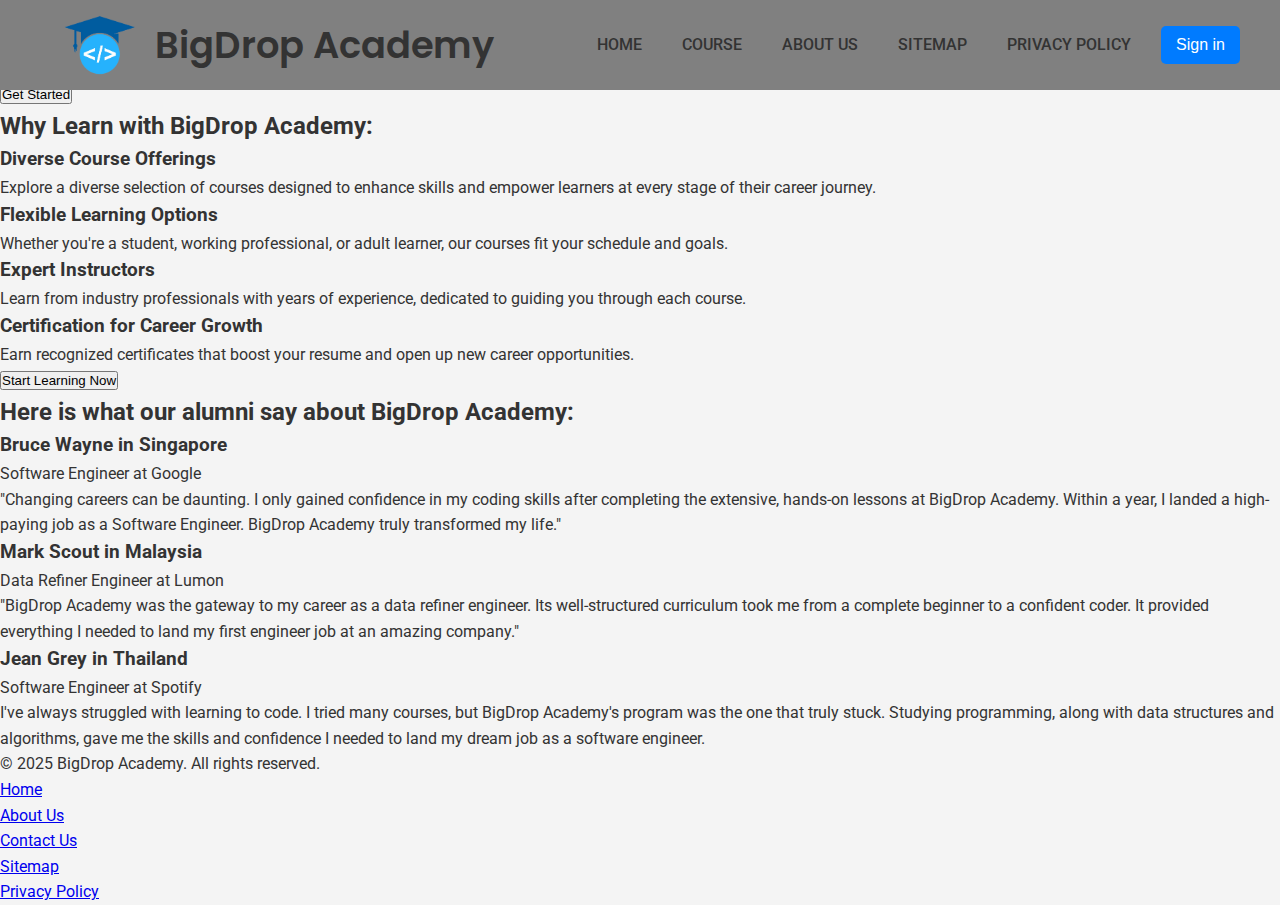
==== index.html @ 82783386 "Added css and script file" ====
<!DOCTYPE html>
<html lang="en">
    <head>
        <meta charset="UTF-8">
        <meta name="viewport" content="width=device-width, initial-scale=1.0">
        <title>BigDrop Academy</title>
        <link rel="stylesheet" href="styles.css">
        <link href="https://fonts.googleapis.com/css2?family=Roboto:wght@400;500;700&display=swap" rel="stylesheet">
        <link href="https://fonts.googleapis.com/css2?family=Poppins:wght@400;500;600;700&display=swap" rel="stylesheet">
    </head>
    <body>
        <nav>
            <div class="logo-container">
                <img src="images/newlogo.png" alt="BigDrop Academy Logo">
                <span>BigDrop Academy</span>
            </div>
            <ul>
                <li><a href="#index">Home</a></li>
                <li><a href="#course">Course</a>
                    <ul class="dropdown">
                        <li><a href="#">Programming</a>
                            <ul class="dropdown">
                                <li><a href="#java">Programming in Java</a></li>
                                <li><a href="#dotnet">.Net Programming</a></li>
                                <li><a href="#html">Web Page Creation with HTML</a></li>
                            </ul>
                        </li>
                        <li><a href="#">Office Tools</a>
                            <ul class="dropdown">
                                <li><a href="#ms-office">Microsoft Office</a></li>
                            </ul>
                        </li>
                    </ul>
                </li>
                <li><a href="#about-us">About Us</a></li>
                <li><a href="#sitemap">Sitemap</a></li>
                <li><a href="#privacy-policy">Privacy Policy</a></li>
                <button>Sign in</button>
            </ul>            
        </nav>

        <header>
            <h1>Unlock Your Potential with Our Courses!</h1>
            <h3>Gain the skills you need to excel in today's fast-paced world.</h3>
            <button>Get Started</button>
        </header>

        <section>
            <h2>Why Learn with BigDrop Academy:</h2>
            <div>
                <h3>Diverse Course Offerings</h3>
                <p>Explore a diverse selection of courses designed to enhance skills and empower learners at every stage of their career journey.</p>
            </div>
            <div>
                <h3>Flexible Learning Options</h3>
                <p>Whether you're a student, working professional, or adult learner, our courses fit your schedule and goals.</p>
            </div>
            <div>
                <h3>Expert Instructors</h3>
                <p>Learn from industry professionals with years of experience, dedicated to guiding you through each course.</p>
            </div>
            <div>
                <h3>Certification for Career Growth</h3>
                <p>Earn recognized certificates that boost your resume and open up new career opportunities.</p>
            </div>
            <button>Start Learning Now</button>
        </section>

        <section>
            <h2>Here is what our alumni say about BigDrop Academy:</h2>
            <div>
                <h3>Bruce Wayne in Singapore</h3>
                <p>Software Engineer at Google</p>
                <blockquote>"Changing careers can be daunting. I only gained confidence in my coding skills after completing the extensive, hands-on lessons at BigDrop Academy. Within a year, I landed a high-paying job as a Software Engineer. BigDrop Academy truly transformed my life."</blockquote>
            </div>
            <div>
                <h3>Mark Scout in Malaysia</h3>
                <p>Data Refiner Engineer at Lumon</p>
                <blockquote>"BigDrop Academy was the gateway to my career as a data refiner engineer. Its well-structured curriculum took me from a complete beginner to a confident coder. It provided everything I needed to land my first engineer job at an amazing company."</blockquote>
            </div>
            <div>
                <h3>Jean Grey in Thailand</h3>
                <p>Software Engineer at Spotify</p>
                <blockquote>I&#39;ve always struggled with learning to code. I tried many courses, but BigDrop Academy's program was the one that truly stuck. Studying programming, along with data structures and algorithms, gave me the skills and confidence I needed to land my dream job as a software engineer.</blockquote>
            </div>
        </section>

        <footer>
            <div>
                <p>&copy; 2025 BigDrop Academy. All rights reserved.</p>
            </div>
            <div>
                <ul>
                    <li><a href="#index">Home</a></li>
                    <li><a href="#about-us">About Us</a></li>
                    <li><a href="#contact-us">Contact Us</a></li>
                    <li><a href="#sitemap">Sitemap</a></li>
                    <li><a href="#privacy-policy">Privacy Policy</a></li>
                </ul>
            </div>
        </footer>
        <script src="script.js"></script>            
    </body>
</html>
---- styles.css ----
/* Base styles */
* {
    margin: 0;
    padding: 0;
    box-sizing: border-box;
}

body {
    font-family: 'Roboto', sans-serif;
    font-weight: 400;
    line-height: 1.6;
    background-color: #f4f4f4;
    color: #333;
}

/* Logo Container */
.logo-container {
    display: flex;
    align-items: center;
    margin-left: 20px;
}

.logo-container img {
    width: 80px;
    height: auto;
    margin-right: 15px;
}

.logo-container span {
    font-family: 'Poppins', sans-serif;
    font-size: 2.3rem;
    font-weight: 550;
    color: #333;
    line-height: 1.2;
    text-transform: capitalize;
}

/* Nav Container */
nav {
    background-color: gray;
    padding: 10px 40px; /* Added 40px padding on both sides */
    display: flex;
    justify-content: space-between;
    align-items: center;
    position: fixed;
    top: 0;
    left: 0;
    right: 0;
    z-index: 10;
}

/* Navigation Menu */
nav ul {
    list-style: none;
    display: flex;
    align-items: center;
}

nav ul li {
    position: relative;
    margin-left: 20px;
}

nav ul li a {
    text-decoration: none;
    color: #333;
    font-size: 1rem;
    font-weight: 500;
    text-transform: uppercase;
    padding: 5px 10px;
    transition: color 0.3s;
}

nav ul li a:hover {
    color: #007bff;
}

/* Dropdown (first-level submenu) */
nav ul li ul {
    display: none; /* Hide submenus by default */
    position: absolute;
    top: 100%; /* Position directly under the parent item */
    left: 0;
    background-color: #fff;
    box-shadow: 0 8px 16px rgba(0, 0, 0, 0.2);
    padding: 15px 0; /* Increased padding for more space */
    min-width: 180px; /* Adjusted width based on content */
    border-radius: 5px;
    z-index: 10;
}

/* Show the first-level submenu when hovering over the parent */
nav ul li:hover > ul {
    display: block;
}

/* Dropdown second-level (submenu under Programming, etc.) */
nav ul li ul li {
    position: relative;
    margin-bottom: 10px; /* Vertical space between each submenu item */
}

nav ul li ul li ul {
    display: none; /* Hide second-level submenus by default */
    position: absolute;
    top: 0;
    left: 100%; /* Position second-level submenu to the right of the parent item */
    background-color: #fff;
    box-shadow: 0 8px 16px rgba(0, 0, 0, 0.2);
    padding: 15px 0; /* Increased padding for better spacing */
    min-width: 220px; /* Adjusted width for second-level dropdown */
    white-space: nowrap; /* Prevent text from wrapping */
    border-radius: 5px;
    z-index: 10;
}

/* Show the second-level submenu on hover */
nav ul li ul li:hover > ul {
    display: block;
}

/* Styling for submenu items */
nav ul li ul li a,
nav ul li ul li ul li a {
    padding: 12px 20px;
    color: #333;
    font-size: 1rem; /* Font size consistent with parent menu */
    font-weight: 500;
    text-transform: capitalize;
    transition: color 0.3s;
}

/* Add space between submenu items */
nav ul li ul li a,
nav ul li ul li ul li a {
    margin-bottom: 10px; /* Add margin between items to increase space */
}

/* Hover effect for submenu items */
nav ul li ul li a:hover,
nav ul li ul li ul li a:hover {
    color: #007bff;
}

/* Sign in button */
nav button {
    background-color: #007bff;
    color: #fff;
    border: none;
    padding: 10px 15px;
    font-size: 1rem;
    border-radius: 5px;
    cursor: pointer;
    margin-left: 20px;
}

nav button:hover {
    background-color: #0056b3;
}
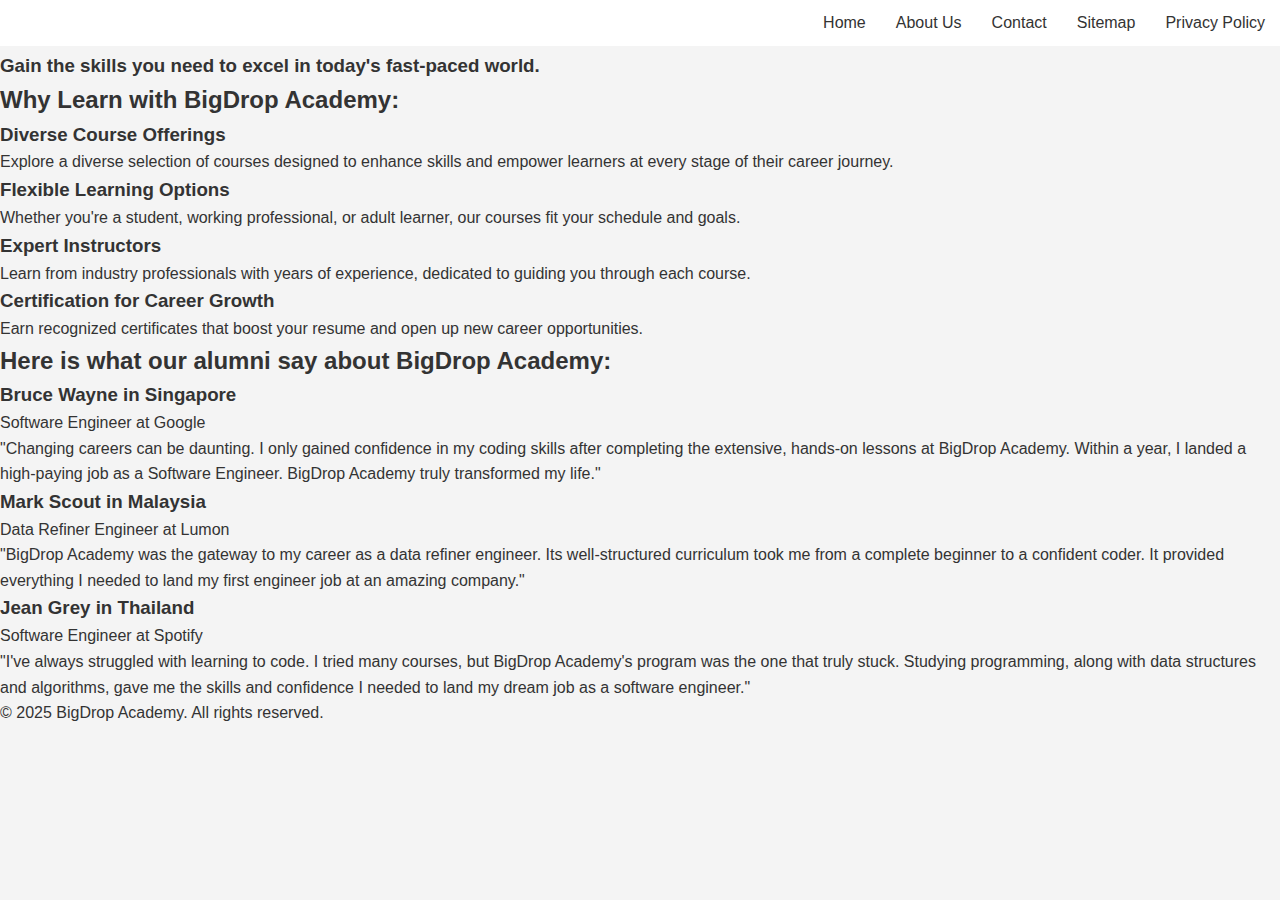
==== commit f98f07af: "Remove the course menu item" ====
--- a/index.html
+++ b/index.html
@@ -5,47 +5,26 @@
         <meta name="viewport" content="width=device-width, initial-scale=1.0">
         <title>BigDrop Academy</title>
         <link rel="stylesheet" href="styles.css">
-        <link href="https://fonts.googleapis.com/css2?family=Roboto:wght@400;500;700&display=swap" rel="stylesheet">
-        <link href="https://fonts.googleapis.com/css2?family=Poppins:wght@400;500;600;700&display=swap" rel="stylesheet">
     </head>
     <body>
-        <nav>
-            <div class="logo-container">
-                <img src="images/newlogo.png" alt="BigDrop Academy Logo">
-                <span>BigDrop Academy</span>
-            </div>
-            <ul>
-                <li><a href="#index">Home</a></li>
-                <li><a href="#course">Course</a>
-                    <ul class="dropdown">
-                        <li><a href="#">Programming</a>
-                            <ul class="dropdown">
-                                <li><a href="#java">Programming in Java</a></li>
-                                <li><a href="#dotnet">.Net Programming</a></li>
-                                <li><a href="#html">Web Page Creation with HTML</a></li>
-                            </ul>
-                        </li>
-                        <li><a href="#">Office Tools</a>
-                            <ul class="dropdown">
-                                <li><a href="#ms-office">Microsoft Office</a></li>
-                            </ul>
-                        </li>
-                    </ul>
-                </li>
-                <li><a href="#about-us">About Us</a></li>
-                <li><a href="#sitemap">Sitemap</a></li>
-                <li><a href="#privacy-policy">Privacy Policy</a></li>
-                <button>Sign in</button>
-            </ul>            
-        </nav>
-
-        <header>
-            <h1>Unlock Your Potential with Our Courses!</h1>
-            <h3>Gain the skills you need to excel in today's fast-paced world.</h3>
-            <button>Get Started</button>
-        </header>
-
-        <section>
+        <div>
+            <nav>
+                <ul>
+                    <li><a href="#home">Home</a></li>
+                    <li><a href="#about">About Us</a></li>
+                    <li><a href="#contact">Contact</a></li>
+                    <li><a href="#sitemap">Sitemap</a></li>
+                    <li><a href="#policy">Privacy Policy</a></li>
+                </ul>
+            </nav>
+        </div>
+        <div>
+            <header>
+                <h1>Unlock Your Potential with Our Courses!</h1>
+                <h3>Gain the skills you need to excel in today's fast-paced world.</h3>
+            </header>
+        </div>
+        <div>
             <h2>Why Learn with BigDrop Academy:</h2>
             <div>
                 <h3>Diverse Course Offerings</h3>
@@ -63,10 +42,8 @@
                 <h3>Certification for Career Growth</h3>
                 <p>Earn recognized certificates that boost your resume and open up new career opportunities.</p>
             </div>
-            <button>Start Learning Now</button>
-        </section>
-
-        <section>
+        </div>
+        <div>
             <h2>Here is what our alumni say about BigDrop Academy:</h2>
             <div>
                 <h3>Bruce Wayne in Singapore</h3>
@@ -81,24 +58,12 @@
             <div>
                 <h3>Jean Grey in Thailand</h3>
                 <p>Software Engineer at Spotify</p>
-                <blockquote>I&#39;ve always struggled with learning to code. I tried many courses, but BigDrop Academy's program was the one that truly stuck. Studying programming, along with data structures and algorithms, gave me the skills and confidence I needed to land my dream job as a software engineer.</blockquote>
+                <blockquote>"I've always struggled with learning to code. I tried many courses, but BigDrop Academy's program was the one that truly stuck. Studying programming, along with data structures and algorithms, gave me the skills and confidence I needed to land my dream job as a software engineer."</blockquote>
             </div>
-        </section>
-
+        </div>
         <footer>
-            <div>
-                <p>&copy; 2025 BigDrop Academy. All rights reserved.</p>
-            </div>
-            <div>
-                <ul>
-                    <li><a href="#index">Home</a></li>
-                    <li><a href="#about-us">About Us</a></li>
-                    <li><a href="#contact-us">Contact Us</a></li>
-                    <li><a href="#sitemap">Sitemap</a></li>
-                    <li><a href="#privacy-policy">Privacy Policy</a></li>
-                </ul>
-            </div>
+            <p>&copy; 2025 BigDrop Academy. All rights reserved.</p>
         </footer>
-        <script src="script.js"></script>            
+        <script src="script.js"></script>
     </body>
-</html>
+</html>--- a/styles.css
+++ b/styles.css
@@ -1,4 +1,3 @@
-/* Base styles */
 * {
     margin: 0;
     padding: 0;
@@ -6,154 +5,45 @@
 }
 
 body {
-    font-family: 'Roboto', sans-serif;
-    font-weight: 400;
+    font-family: Arial, sans-serif;
     line-height: 1.6;
     background-color: #f4f4f4;
     color: #333;
 }
 
-/* Logo Container */
-.logo-container {
-    display: flex;
-    align-items: center;
-    margin-left: 20px;
+ul {
+    list-style-type: none;
 }
 
-.logo-container img {
-    width: 80px;
-    height: auto;
-    margin-right: 15px;
+a {
+    text-decoration: none;
+    color: inherit;
 }
 
-.logo-container span {
-    font-family: 'Poppins', sans-serif;
-    font-size: 2.3rem;
-    font-weight: 550;
-    color: #333;
-    line-height: 1.2;
-    text-transform: capitalize;
+img {
+    max-width: 100%;
+    height: auto;
 }
 
-/* Nav Container */
+html, body {
+    height: 100%;
+}
+
 nav {
-    background-color: gray;
-    padding: 10px 40px; /* Added 40px padding on both sides */
-    display: flex;
-    justify-content: space-between;
-    align-items: center;
     position: fixed;
     top: 0;
     left: 0;
-    right: 0;
-    z-index: 10;
+    width: 100%;
+    background-color: #fff;
+    z-index: 1000;
 }
 
-/* Navigation Menu */
 nav ul {
-    list-style: none;
     display: flex;
-    align-items: center;
+    justify-content: flex-end;
+    padding: 10px 0;
 }
 
 nav ul li {
-    position: relative;
-    margin-left: 20px;
-}
-
-nav ul li a {
-    text-decoration: none;
-    color: #333;
-    font-size: 1rem;
-    font-weight: 500;
-    text-transform: uppercase;
-    padding: 5px 10px;
-    transition: color 0.3s;
-}
-
-nav ul li a:hover {
-    color: #007bff;
-}
-
-/* Dropdown (first-level submenu) */
-nav ul li ul {
-    display: none; /* Hide submenus by default */
-    position: absolute;
-    top: 100%; /* Position directly under the parent item */
-    left: 0;
-    background-color: #fff;
-    box-shadow: 0 8px 16px rgba(0, 0, 0, 0.2);
-    padding: 15px 0; /* Increased padding for more space */
-    min-width: 180px; /* Adjusted width based on content */
-    border-radius: 5px;
-    z-index: 10;
-}
-
-/* Show the first-level submenu when hovering over the parent */
-nav ul li:hover > ul {
-    display: block;
-}
-
-/* Dropdown second-level (submenu under Programming, etc.) */
-nav ul li ul li {
-    position: relative;
-    margin-bottom: 10px; /* Vertical space between each submenu item */
-}
-
-nav ul li ul li ul {
-    display: none; /* Hide second-level submenus by default */
-    position: absolute;
-    top: 0;
-    left: 100%; /* Position second-level submenu to the right of the parent item */
-    background-color: #fff;
-    box-shadow: 0 8px 16px rgba(0, 0, 0, 0.2);
-    padding: 15px 0; /* Increased padding for better spacing */
-    min-width: 220px; /* Adjusted width for second-level dropdown */
-    white-space: nowrap; /* Prevent text from wrapping */
-    border-radius: 5px;
-    z-index: 10;
-}
-
-/* Show the second-level submenu on hover */
-nav ul li ul li:hover > ul {
-    display: block;
-}
-
-/* Styling for submenu items */
-nav ul li ul li a,
-nav ul li ul li ul li a {
-    padding: 12px 20px;
-    color: #333;
-    font-size: 1rem; /* Font size consistent with parent menu */
-    font-weight: 500;
-    text-transform: capitalize;
-    transition: color 0.3s;
-}
-
-/* Add space between submenu items */
-nav ul li ul li a,
-nav ul li ul li ul li a {
-    margin-bottom: 10px; /* Add margin between items to increase space */
-}
-
-/* Hover effect for submenu items */
-nav ul li ul li a:hover,
-nav ul li ul li ul li a:hover {
-    color: #007bff;
-}
-
-/* Sign in button */
-nav button {
-    background-color: #007bff;
-    color: #fff;
-    border: none;
-    padding: 10px 15px;
-    font-size: 1rem;
-    border-radius: 5px;
-    cursor: pointer;
-    margin-left: 20px;
-}
-
-nav button:hover {
-    background-color: #0056b3;
-}
+    margin: 0 15px;
+}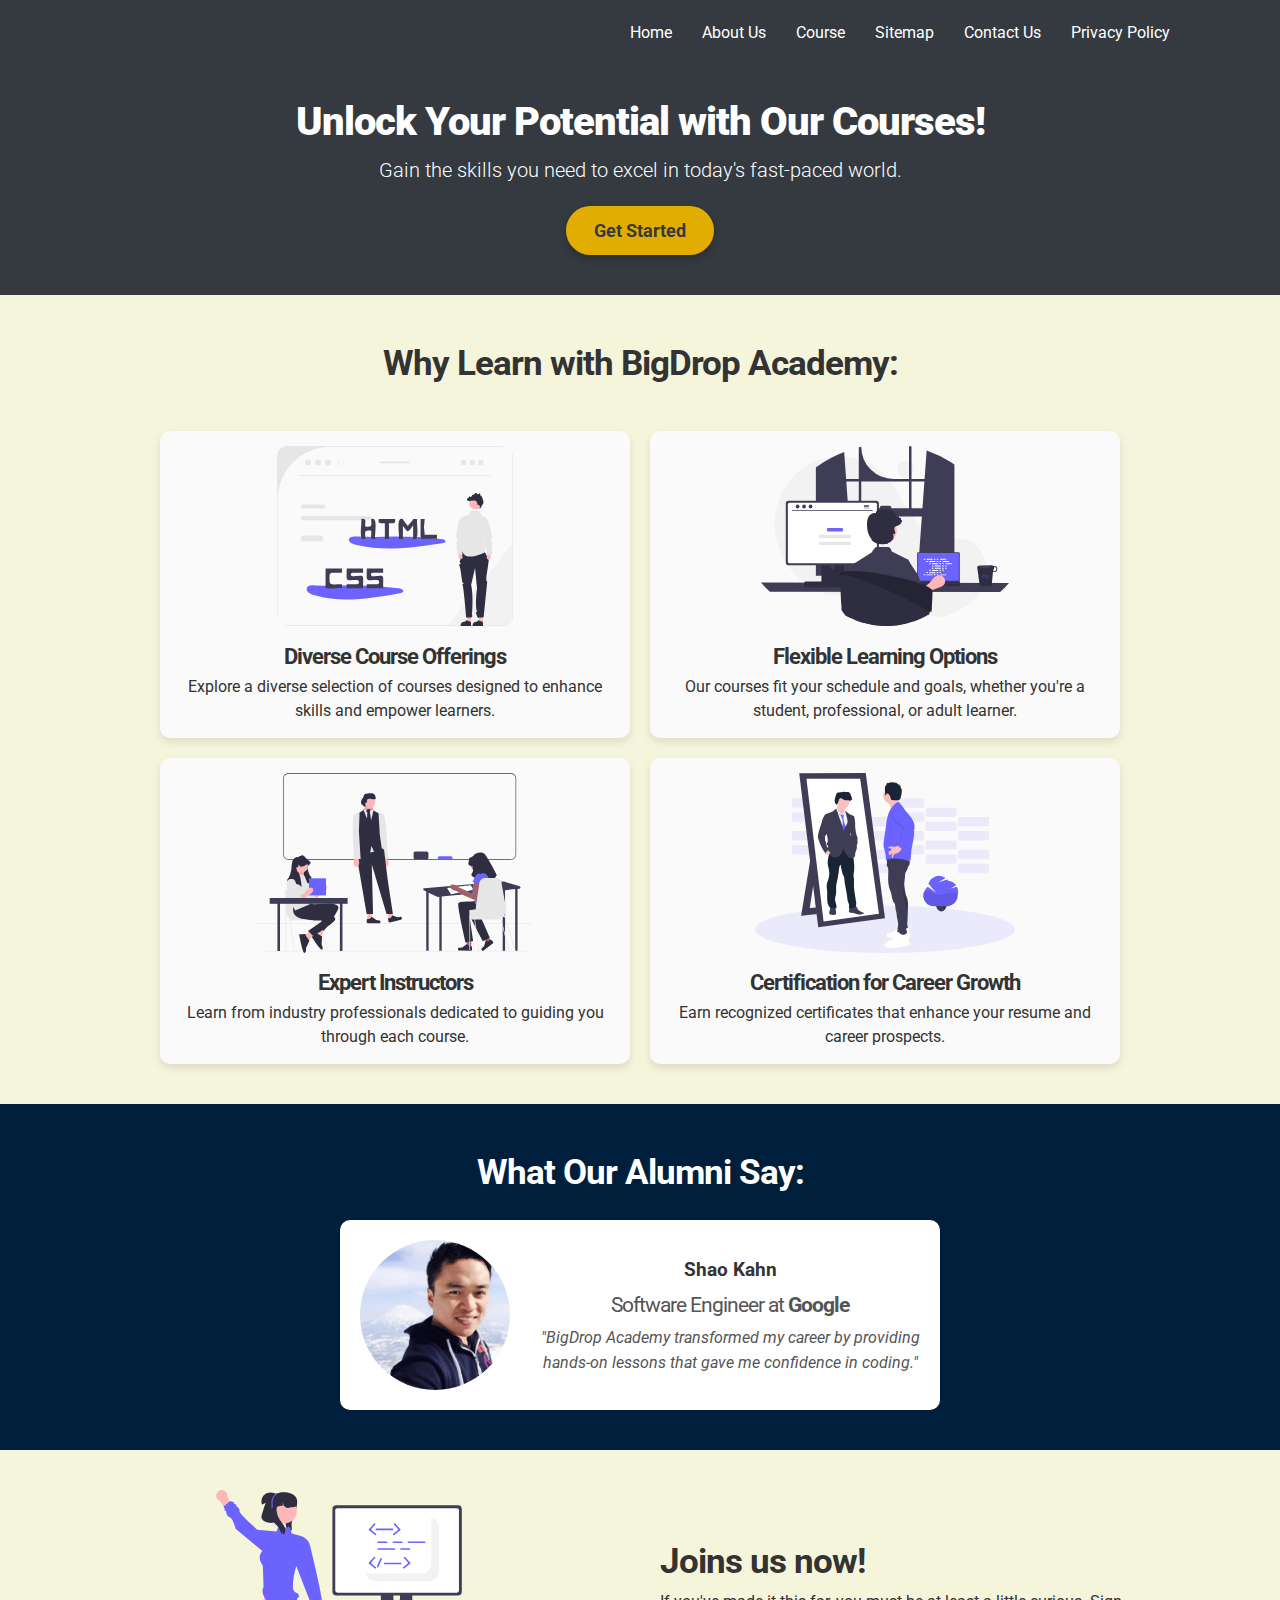
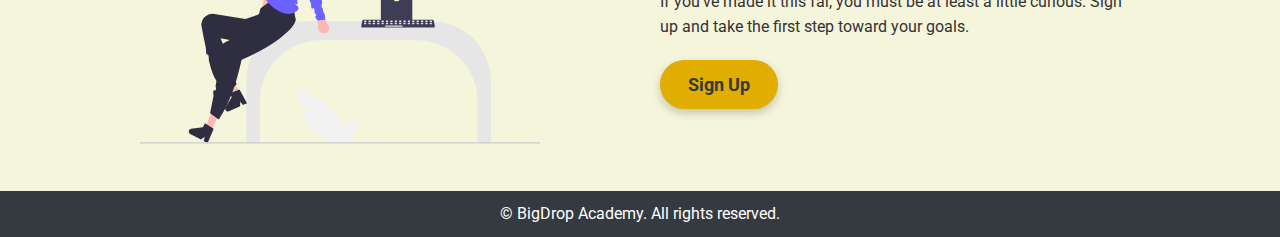
==== commit 0e867945: "Updated" ====
--- a/index.html
+++ b/index.html
@@ -1,69 +1,147 @@
 <!DOCTYPE html>
 <html lang="en">
-    <head>
-        <meta charset="UTF-8">
-        <meta name="viewport" content="width=device-width, initial-scale=1.0">
-        <title>BigDrop Academy</title>
-        <link rel="stylesheet" href="styles.css">
-    </head>
-    <body>
-        <div>
-            <nav>
-                <ul>
-                    <li><a href="#home">Home</a></li>
-                    <li><a href="#about">About Us</a></li>
-                    <li><a href="#contact">Contact</a></li>
-                    <li><a href="#sitemap">Sitemap</a></li>
-                    <li><a href="#policy">Privacy Policy</a></li>
-                </ul>
-            </nav>
-        </div>
-        <div>
-            <header>
-                <h1>Unlock Your Potential with Our Courses!</h1>
-                <h3>Gain the skills you need to excel in today's fast-paced world.</h3>
-            </header>
-        </div>
-        <div>
+
+<head>
+    <meta charset="UTF-8">
+    <meta name="viewport" content="width=device-width, initial-scale=1.0">
+    <title>BigDrop Academy</title>
+    <link rel="stylesheet" href="styles.css">
+</head>
+
+<body>
+
+    <header>
+        <nav>
+            <ul>
+                <li><a href="index.html">Home</a></li>
+                <li><a href="about-us.html">About Us</a></li>
+                <li><a href="course.html">Course</a>
+                    <ul>
+                        <li><a href="#">Programming</a>
+                            <ul>
+                                <li><a href="#">Programming in Java</a></li>
+                                <li><a href="#">.Net Programming</a></li>
+                                <li><a href="#">Web Page Creation with HTML</a></li>
+                            </ul>
+                        </li>
+                        <li><a href="#">Office Tools</a>
+                            <ul>
+                                <li><a href="#">Microsoft Office</a></li>
+                            </ul>
+                        </li>
+                    </ul>
+                </li>
+                <li><a href="sitemap.html">Sitemap</a></li>
+                <li><a href="contact-us.html">Contact Us</a></li>
+                <li><a href="privacy-policy.html">Privacy Policy</a></li>
+            </ul>
+        </nav>
+    </header>
+
+    <main>
+        <section class="main-header">
+            <h1>Unlock Your Potential with Our Courses!</h1>
+            <h2>Gain the skills you need to excel in today's fast-paced world.</h2>
+            <button>Get Started</button>
+        </section>
+
+        <section id="why-learn">
             <h2>Why Learn with BigDrop Academy:</h2>
-            <div>
-                <h3>Diverse Course Offerings</h3>
-                <p>Explore a diverse selection of courses designed to enhance skills and empower learners at every stage of their career journey.</p>
+            <div class="image-item">
+                <div class="image-gallery">
+                    <img src="https://codeprty.github.io/academy/images/course.svg" alt="Diverse Course Offerings">
+                </div>
+                <div class="image-text">
+                    <h3>Diverse Course Offerings</h3>
+                    <p>Explore a diverse selection of courses designed to enhance skills and empower learners.</p>
+                </div>
             </div>
-            <div>
-                <h3>Flexible Learning Options</h3>
-                <p>Whether you're a student, working professional, or adult learner, our courses fit your schedule and goals.</p>
+            <div class="image-item">
+                <div class="image-gallery">
+                    <img src="https://codeprty.github.io/academy/images/flexible.svg" alt="Flexible Learning Options">
+                </div>
+                <div class="image-text">
+                    <h3>Flexible Learning Options</h3>
+                    <p>Our courses fit your schedule and goals, whether you're a student, professional, or adult
+                        learner.</p>
+                </div>
             </div>
-            <div>
-                <h3>Expert Instructors</h3>
-                <p>Learn from industry professionals with years of experience, dedicated to guiding you through each course.</p>
+            <div class="image-item">
+                <div class="image-gallery">
+                    <img src="https://codeprty.github.io/academy/images/expert.svg" alt="Expert Instructors">
+                </div>
+                <div class="image-text">
+                    <h3>Expert Instructors</h3>
+                    <p>Learn from industry professionals dedicated to guiding you through each course.</p>
+                </div>
             </div>
-            <div>
-                <h3>Certification for Career Growth</h3>
-                <p>Earn recognized certificates that boost your resume and open up new career opportunities.</p>
+            <div class="image-item">
+                <div class="image-gallery">
+                    <img src="https://codeprty.github.io/academy/images/progress.svg"
+                        alt="Certification for Career Growth">
+                </div>
+                <div class="image-text">
+                    <h3>Certification for Career Growth</h3>
+                    <p>Earn recognized certificates that enhance your resume and career prospects.</p>
+                </div>
             </div>
-        </div>
-        <div>
-            <h2>Here is what our alumni say about BigDrop Academy:</h2>
-            <div>
-                <h3>Bruce Wayne in Singapore</h3>
-                <p>Software Engineer at Google</p>
-                <blockquote>"Changing careers can be daunting. I only gained confidence in my coding skills after completing the extensive, hands-on lessons at BigDrop Academy. Within a year, I landed a high-paying job as a Software Engineer. BigDrop Academy truly transformed my life."</blockquote>
+        </section>
+
+        <section id="alumni-section">
+            <h2>What Our Alumni Say:</h2>
+            <div class="testimonial-wrapper">
+                <div class="testimonial-container">
+                    <div class="testimonial">
+                        <img src="https://codeprty.github.io/academy/images/testimonial1.png" alt="Shao Kahn">
+                        <div class="testimonial-content">
+                            <h3>Shao Kahn</h3>
+                            <h4>Software Engineer at <strong>Google</strong></h4>
+                            <blockquote>"BigDrop Academy transformed my career by providing hands-on lessons that gave
+                                me confidence in coding."</blockquote>
+                        </div>
+                    </div>
+                    <div class="testimonial">
+                        <img src="https://codeprty.github.io/academy/images/testimonial2.png" alt="Gianna Michaels">
+                        <div class="testimonial-content">
+                            <h3>Gianna Michaels</h3>
+                            <h4>Data Engineer at <strong>Lumon</strong></h4>
+                            <blockquote>"The structured curriculum took me from a beginner to a confident coder, landing
+                                my first engineering job."</blockquote>
+                        </div>
+                    </div>
+                    <div class="testimonial">
+                        <img src="https://codeprty.github.io/academy/images/testimonial3.png" alt="Emma Frost">
+                        <div class="testimonial-content">
+                            <h3>Emma Frost</h3>
+                            <h4>Software Engineer at <strong>Spotify</strong></h4>
+                            <blockquote>"BigDrop Academy's program helped me master programming, data structures, and
+                                algorithms."</blockquote>
+                        </div>
+                    </div>
+                </div>
             </div>
-            <div>
-                <h3>Mark Scout in Malaysia</h3>
-                <p>Data Refiner Engineer at Lumon</p>
-                <blockquote>"BigDrop Academy was the gateway to my career as a data refiner engineer. Its well-structured curriculum took me from a complete beginner to a confident coder. It provided everything I needed to land my first engineer job at an amazing company."</blockquote>
+        </section>
+
+        <section id="join-us">
+            <div class="join-us-content">
+                <div class="join-us-image">
+                    <img src="https://codeprty.github.io/academy/images/signup.svg" alt="Sign Up">
+                </div>
+                <div class="join-us-text">
+                    <h2>Joins us now!</h2>
+                    <p>If you've made it this far, you must be at least a little curious. Sign up and take the first
+                        step toward your goals.</p>
+                    <button>Sign Up</button>
+                </div>
             </div>
-            <div>
-                <h3>Jean Grey in Thailand</h3>
-                <p>Software Engineer at Spotify</p>
-                <blockquote>"I've always struggled with learning to code. I tried many courses, but BigDrop Academy's program was the one that truly stuck. Studying programming, along with data structures and algorithms, gave me the skills and confidence I needed to land my dream job as a software engineer."</blockquote>
-            </div>
-        </div>
-        <footer>
-            <p>&copy; 2025 BigDrop Academy. All rights reserved.</p>
-        </footer>
-        <script src="script.js"></script>
-    </body>
+        </section>
+
+    </main>
+
+    <footer>
+        <p>&copy; BigDrop Academy. All rights reserved.</p>
+    </footer>
+    <script src="script.js"></script>
+</body>
+
 </html>--- a/styles.css
+++ b/styles.css
@@ -1,49 +1,731 @@
+/* Global Styles */
+@import url("https://fonts.googleapis.com/css2?family=Roboto:wght@300;400;700&display=swap");
+
 * {
     margin: 0;
     padding: 0;
     box-sizing: border-box;
-}
-
+    font-family: "Roboto", sans-serif;
+}
+
+html,
 body {
-    font-family: Arial, sans-serif;
+    min-height: 100vh;
+    display: flex;
+    flex-direction: column;
+    font-size: 16px;
     line-height: 1.6;
-    background-color: #f4f4f4;
+    background-color: #f5f5dc;
     color: #333;
 }
 
-ul {
-    list-style-type: none;
-}
-
-a {
-    text-decoration: none;
-    color: inherit;
-}
-
-img {
-    max-width: 100%;
-    height: auto;
-}
-
-html, body {
-    height: 100%;
-}
-
-nav {
+/*Home Page */
+/* Header & Navigation */
+header {
     position: fixed;
     top: 0;
+    width: 100%;
+    background: #343a40;
+    padding: 10px 20px;
+    z-index: 1000;
+}
+
+nav {
+    display: flex;
+    justify-content: flex-end;
+    padding-right: 80px;
+}
+
+nav ul {
+    list-style: none;
+    display: flex;
+    gap: 10px;
+}
+
+nav ul li {
+    position: relative;
+}
+
+nav ul li a {
+    text-decoration: none;
+    color: white;
+    padding: 10px 10px;
+    display: inline-block;
+    border-radius: 5px;
+    transition: all 0.3s ease-in-out;
+}
+
+nav ul li a:hover {
+    background: #0099e6;
+    color: white;
+    transform: translateY(-2px);
+    box-shadow: 0px 4px 8px rgba(0, 153, 230, 0.4);
+}
+
+/* Dropdown Styles */
+nav ul ul {
+    display: none;
+    position: absolute;
+    background: #495057;
+    top: 100%;
     left: 0;
-    width: 100%;
+    min-width: 200px;
+}
+
+nav ul ul li a {
+    display: block;
+    padding: 10px;
+    color: white;
+}
+
+nav ul li:hover>ul {
+    display: block;
+}
+
+nav ul ul ul {
+    top: 0;
+    left: 100%;
+}
+
+/* Main Header Section */
+.main-header {
+    text-align: center;
+    background: #343a40;
+    color: white;
+    padding: 90px 30px 40px;
+    width: 100%;
+    margin: 0 auto;
+}
+
+.main-header h1 {
+    font-size: 2.5rem;
+    font-weight: 900;
+    letter-spacing: -1px;
+}
+
+.main-header h2 {
+    font-size: 1.25rem;
+    font-weight: 300;
+    margin-bottom: 20px;
+}
+
+/* Call-to-Action Button Styling */
+.main-header button,
+.join-us-text button {
+    background: #e1ad01;
+    color: #343a40;
+    border: none;
+    padding: 14px 28px;
+    font-size: 18px;
+    font-weight: bold;
+    border-radius: 25px;
+    cursor: pointer;
+    transition: all 0.3s ease-in-out;
+    box-shadow: 0px 4px 10px rgba(0, 0, 0, 0.2);
+}
+
+.main-header button:hover,
+.join-us-text button:hover {
+    background: #0099e6;
+    color: white;
+    transform: translateY(-3px);
+    box-shadow: 0px 8px 16px rgba(0, 0, 0, 0.3);
+}
+
+/* Why Learn Section */
+#why-learn {
+    text-align: center;
+    padding: 40px 20px;
+    display: grid;
+    grid-template-columns: repeat(2, 1fr);
+    gap: 20px;
+    max-width: 1000px;
+    margin: 0 auto;
+}
+
+#why-learn h2 {
+    grid-column: 1 / -1;
+    margin-bottom: 20px;
+    font-size: 2.2rem;
+    letter-spacing: -1px;
+}
+
+.image-item {
+    display: flex;
+    flex-direction: column;
+    align-items: center;
+    text-align: center;
+    padding: 15px;
+    background: #fafafa;
+    border-radius: 10px;
+    box-shadow: 0 4px 8px rgba(0, 0, 0, 0.1);
+}
+
+.image-gallery img {
+    width: 100%;
+    max-height: 180px;
+    object-fit: cover;
+    border-radius: 10px;
+}
+
+.image-text h3 {
+    font-size: 1.4rem;
+    font-weight: bold;
+    margin-top: 5px;
+    letter-spacing: -1px;
+}
+
+.image-text p {
+    font-size: 1rem;
+    line-height: 1.5;
+}
+
+/* Testimonials Section */
+#alumni-section {
+    padding: 40px 20px;
+    background-color: #001f3d;
+    text-align: center;
+    color: white;
+}
+
+#alumni-section h2 {
+    font-size: 2.2rem;
+    margin-bottom: 20px;
+    letter-spacing: -1px;
+}
+
+/* Testimonial Wrapper */
+.testimonial-wrapper {
+    overflow: hidden;
+    max-width: 600px;
+    margin: 0 auto;
+}
+
+/* Testimonial Container */
+.testimonial-container {
+    display: flex;
+    transition: transform 0.6s ease-in-out;
+    width: 300%;
+}
+
+/* Single Testimonial */
+.testimonial {
+    flex: 0 0 100%;
+    max-width: 600px;
+    display: flex;
+    align-items: center;
+    background: #fff;
+    padding: 20px;
+    border-radius: 10px;
+    box-shadow: 0 4px 8px rgba(0, 0, 0, 0.1);
+    margin-right: 15px;
+}
+
+/* Removes Extra Space from the Last Testimonial */
+.testimonial:last-child {
+    margin-right: 0;
+}
+
+/* Testimonial Image Styling */
+.testimonial img {
+    width: 150px;
+    height: 150px;
+    border-radius: 50%;
+    margin-right: 30px;
+}
+
+.testimonial-content h3 {
+    font-size: 1.2rem;
+    margin-bottom: 3px;
+    color: #333;
+}
+
+.testimonial-content h4 {
+    font-size: 1.3rem;
+    font-weight: normal;
+    margin-bottom: 3px;
+    color: #555;
+    letter-spacing: -1px;
+}
+
+.testimonial-content blockquote {
+    font-size: 1rem;
+    color: #555;
+    font-style: italic;
+}
+
+/* Join Us Section */
+#join-us {
+    padding: 40px 20px;
+    background-color: #f5f5dc;
+}
+
+.join-us-content {
+    display: flex;
+    align-items: center;
+    justify-content: space-between;
+    max-width: 1000px;
+    margin: 0 auto;
+}
+
+.join-us-image img {
+    max-width: 400px;
+    width: 100%;
+    height: auto;
+}
+
+.join-us-text {
+    max-width: 500px;
+    padding-left: 20px;
+}
+
+.join-us-text h2 {
+    font-size: 2.2rem;
+    margin-bottom: 0px;
+    letter-spacing: -1px;
+}
+
+.join-us-text p {
+    font-size: 1rem;
+    line-height: 1.6;
+    margin-bottom: 20px;
+}
+
+/* Footer */
+footer {
+    background-color: #343a40;
+    color: white;
+    text-align: center;
+    padding: 10px 20px;
+}
+
+footer p {
+    margin: 0;
+}
+
+/* About Us Page */
+.about-content {
+    max-width: 1200px;
+    margin: 0 auto;
+    padding: 40px 20px;
+}
+
+.about-container {
+    display: block;
+}
+
+/* About Us Page */
+.about-page {
+    background-color: #fafdff;
+}
+
+.about-content {
+    max-width: 1200px;
+    margin: 0 auto;
+    padding: 40px 20px;
+}
+
+.about-container {
+    display: flex;
+    justify-content: space-between;
+    gap: 30px;
+}
+
+.about-story,
+.about-mission {
+    flex: 1;
+}
+
+.about-story h2,
+.about-mission h2 {
+    font-size: 1.7rem;
+    margin-bottom: 5px;
+    color: #222;
+    padding-bottom: 5px;
+    letter-spacing: -1px;
+}
+
+.about-story p,
+.about-mission p {
+    font-size: 1rem;
+    line-height: 1.5;
+    color: #555;
+}
+
+.about-team {
+    text-align: center;
+    margin-top: 50px;
+    width: 100%;
+}
+
+.about-team h2 {
+    font-size: 1.7rem;
+    margin-bottom: 20px;
+    color: #222;
+    padding-bottom: 5px;
+    letter-spacing: -1px;
+}
+
+.team-container {
+    display: grid;
+    grid-template-columns: repeat(5, 1fr);
+    gap: 30px;
+    justify-content: center;
+    align-items: center;
+}
+
+.team-member {
+    text-align: center;
+}
+
+.team-member img {
+    width: 140px;
+    height: 140px;
+    border-radius: 50%;
+    object-fit: cover;
+}
+
+.team-member h3 {
+    font-size: 1.2rem;
+    margin: 10px 0 0;
+}
+
+.team-member p {
+    font-size: 1rem;
+    color: #555;
+}
+
+/* Second row styling */
+.team-container .team-member:nth-child(n + 6) {
+    grid-column: span 1;
+}
+
+#office-location {
+    padding: 40px 20px;
+    background-color: #001f3d;
+    text-align: center;
+    color: white;
+}
+
+#office-location h2 {
+    font-size: 1.7rem;
+    margin-bottom: 20px;
+    padding-bottom: 5px;
+    letter-spacing: -1px;
+}
+
+.map-container {
+    display: flex;
+    justify-content: center;
+    align-items: center;
+}
+
+.map-container iframe {
+    width: 100%;
+    max-width: 900px;
+    height: 400px;
+}
+
+/* Sitemap Page */
+.sitemap-page {
+    background-color: #fafdff;
+}
+
+.sitemap-container {
+    max-width: 800px;
+    margin: 80px auto 40px;
+    padding: 20px;
+    text-align: center;
+}
+
+/* Sitemap Title (h1) */
+.sitemap-container h1 {
+    font-size: 2.5rem;
+    font-weight: 900;
+    letter-spacing: -1px;
+    color: #343a40;
+}
+
+/* Sitemap Subtitle (h2) */
+.sitemap-container h2 {
+    font-size: 1.25rem;
+    font-weight: 300;
+    color: #555;
+    margin-bottom: 20px;
+}
+
+/* Sitemap Main List */
+.sitemap-list {
+    display: flex;
+    flex-direction: column;
+    align-items: center;
+    gap: 30px;
+    list-style: none;
+    padding: 0;
+}
+
+/* Main Menu Styling (Reduced font size) */
+.sitemap-list>li {
+    font-size: 1.6rem;
+    font-weight: bold;
+    color: #343a40;
+    text-align: center;
+}
+
+/* Middle Section: About Us, Course, Contact */
+.sitemap-middle {
+    display: flex;
+    justify-content: center;
+    gap: 50px;
+}
+
+.sitemap-middle li {
+    font-size: 1.6rem;
+    font-weight: bold;
+    color: #343a40;
+    text-align: center;
+}
+
+/* Bottom Section: Privacy Policy */
+.sitemap-bottom {
+    text-align: center;
+    font-size: 1.6rem;
+    font-weight: bold;
+    color: #343a40;
+}
+
+/* Submenu Box */
+.sitemap-list ul {
+    list-style-type: none;
+    padding: 4px 0;
+    margin-top: 5px;
+    background-color: #e6f0f7;
+    border-radius: 8px;
+    width: 100%;
+    max-width: 450px;
+    min-width: 350px;
+    text-align: center;
+}
+
+/* Submenu Items */
+.sitemap-list ul li {
+    font-size: 1rem;
+    font-weight: normal;
+    color: #003366;
+    padding: 4px 0;
+    width: 100%;
+}
+
+/* Links */
+.sitemap-list a {
+    text-decoration: none;
+    color: #003366;
+    display: block;
+    width: 100%;
+    padding: 8px 0;
+    transition: background-color 0.3s ease-in-out, font-weight 0.3s ease-in-out, transform 0.2s ease-in-out;
+}
+
+/* Hover Effect (Lift effect on submenu) */
+.sitemap-list a:hover {
+    background-color: #ffcccc;
+    font-weight: bold;
+    transform: translateY(-5px);
+    /* Lift effect */
+}
+
+/* Contact Page */
+.contact-page {
+    background-color: #fafdff;
+}
+
+/* Contact Us Title Section */
+.contact-title {
+    max-width: 800px;
+    margin: 80px auto 40px;
+    padding: 20px;
+    text-align: center;
+}
+
+.contact-title h1 {
+    font-size: 2.5rem;
+    font-weight: 900;
+    letter-spacing: -1px;
+    color: #343a40;
+}
+
+.contact-title h2 {
+    font-size: 1.25rem;
+    font-weight: 300;
+    color: #555;
+    margin-bottom: 20px;
+}
+
+/* Contact Form */
+.contact-form {
+    max-width: 600px;
+    margin: -40px auto 40px;
     background-color: #fff;
-    z-index: 1000;
-}
-
-nav ul {
-    display: flex;
-    justify-content: flex-end;
-    padding: 10px 0;
-}
-
-nav ul li {
-    margin: 0 15px;
+    padding: 20px;
+    border-radius: 8px;
+    box-shadow: 0 4px 8px rgba(0, 0, 0, 0.1);
+}
+
+.contact-form label {
+    display: block;
+    font-size: 1rem;
+    margin-bottom: 5px;
+    color: #343a40;
+}
+
+.contact-form input,
+.contact-form select,
+.contact-form textarea {
+    width: 100%;
+    padding: 10px;
+    margin-bottom: 15px;
+    font-size: 1rem;
+    border-radius: 4px;
+    border: 1px solid #ddd;
+}
+
+.contact-form textarea {
+    resize: vertical;
+}
+
+.contact-form button {
+    padding: 12px 20px;
+    background-color: #9694FF;
+    color: white;
+    font-size: 1rem;
+    border: none;
+    border-radius: 4px;
+    cursor: pointer;
+    width: 100%;
+    margin-top: 5px;
+}
+
+.contact-form button:hover {
+    background-color: #3D3BF3;
+}
+
+/* Contact Information */
+.contact-info {
+    text-align: center;
+    margin-top: 60px;
+    background-color: #e6f0f7;
+    padding: 20px;
+    border-radius: 8px;
+}
+
+.contact-info h3 {
+    font-size: 1.9rem;
+    color: #343a40;
+    margin-bottom: 5px;
+    letter-spacing: -1px;
+}
+
+.contact-info p {
+    font-size: 1rem;
+    color: #555;
+    margin-bottom: 5px;
+}
+
+.contact-info a {
+    color: #0099e6;
+    text-decoration: none;
+}
+
+.contact-info a:hover {
+    text-decoration: underline;
+}
+
+/* Privacy Policy Page */
+.privacy-policy-page {
+    background-color: #fafdff;
+}
+
+/* Privacy Policy Container for content */
+.privacy-policy-container {
+    width: 100%;
+    max-width: 900px;
+    margin: 60px auto 20px auto;
+    padding: 0 20px;
+}
+
+/* Privacy Policy Content */
+#privacy-policy-main {
+    padding: 30px 0;
+}
+
+.privacy-policy-content {
+    background-color: #fff;
+    padding: 15px;
+    border-radius: 8px;
+    box-shadow: 0 4px 10px rgba(0, 0, 0, 0.1);
+}
+
+/* Paragraph Text under Section and Subsection Titles */
+.section-title+p,
+.subsection-title+p {
+    font-size: 14px;
+    line-height: 1.6;
+    margin-bottom: 15px;
+    color: #2c3e50;
+}
+
+/* Title */
+#privacy-policy-title {
+    font-size: 20px;
+    font-weight: bold;
+    margin-bottom: 15px;
+    color: #2c3e50;
+}
+
+/* Last revised date */
+.last-revised {
+    font-size: 12px;
+    color: #7f8c8d;
+    margin-bottom: 15px;
+}
+
+/* Intro text */
+.intro {
+    font-size: 14px;
+    line-height: 1.6;
+    margin-bottom: 15px;
+}
+
+.intro a {
+    color: #2980b9;
+    text-decoration: none;
+}
+
+.intro a:hover {
+    text-decoration: underline;
+}
+
+/* Section Titles */
+.section-title {
+    font-size: 18px;
+    font-weight: bold;
+    color: #2c3e50;
+    margin-top: 30px;
+    margin-bottom: 15px;
+}
+
+/* Subsection Titles */
+.subsection-title {
+    font-size: 18px;
+    color: #2c3e50;
+    margin-top: 25px;
+    margin-bottom: 10px;
+}
+
+/* Strong warning text */
+.strong-warning {
+    font-size: 14px;
+    line-height: 1.6;
+    margin-bottom: 15px;
+    color: #2c3e50;
 }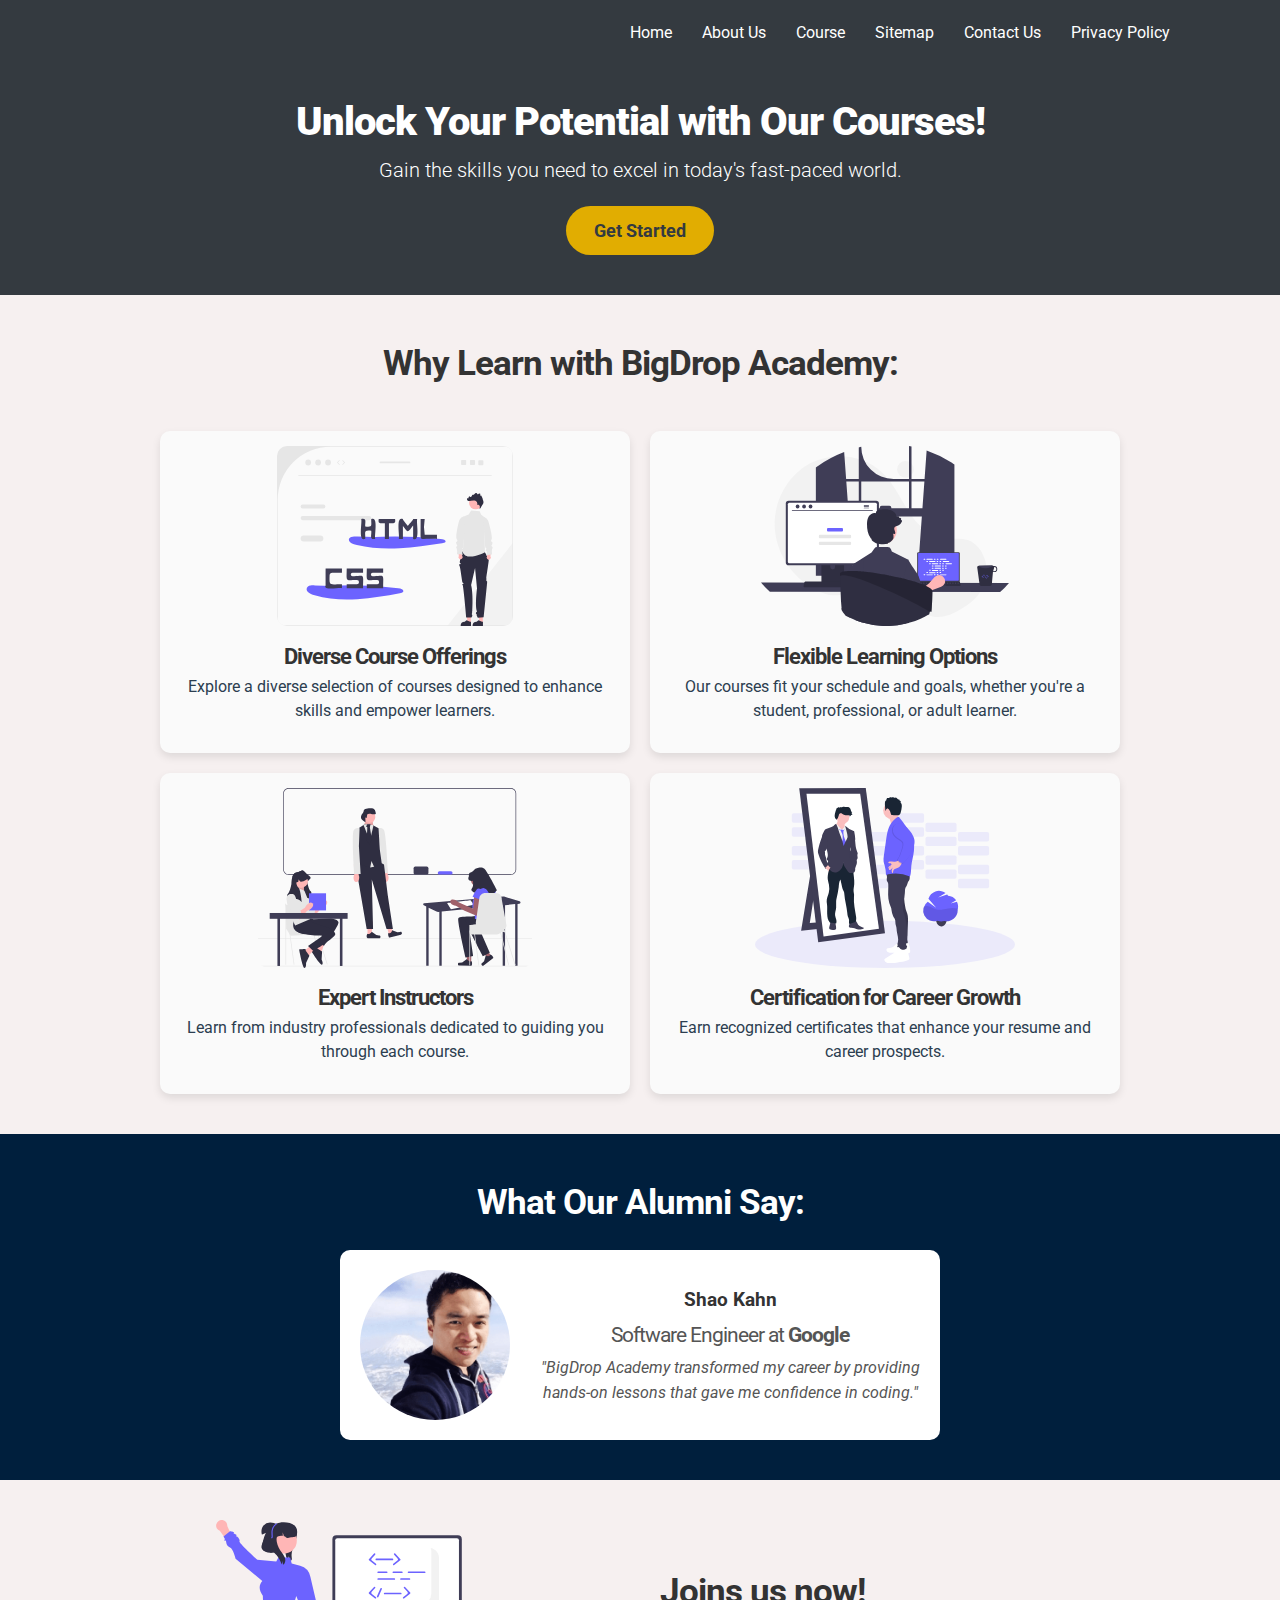
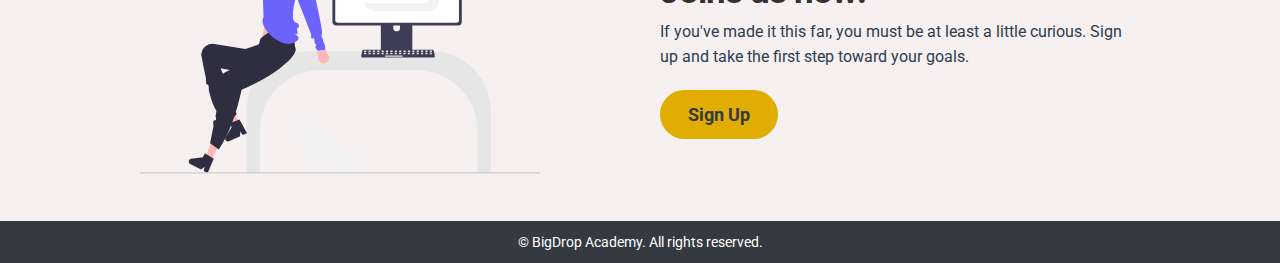
==== commit e68edc7c: "Updated with minor changes" ====
--- a/index.html
+++ b/index.html
@@ -19,9 +19,9 @@
                     <ul>
                         <li><a href="#">Programming</a>
                             <ul>
-                                <li><a href="#">Programming in Java</a></li>
-                                <li><a href="#">.Net Programming</a></li>
-                                <li><a href="#">Web Page Creation with HTML</a></li>
+                                <li><a href="java-course.html">Programming in Java</a></li>
+                                <li><a href="dotnet-course.html">.Net Programming</a></li>
+                                <li><a href="html-course.html">Web Page Creation with HTML</a></li>
                             </ul>
                         </li>
                         <li><a href="#">Office Tools</a>
@@ -42,7 +42,7 @@
         <section class="main-header">
             <h1>Unlock Your Potential with Our Courses!</h1>
             <h2>Gain the skills you need to excel in today's fast-paced world.</h2>
-            <button>Get Started</button>
+            <a href="course-list.html"><button>Get Started</button></a>
         </section>
 
         <section id="why-learn">
@@ -141,6 +141,7 @@
     <footer>
         <p>&copy; BigDrop Academy. All rights reserved.</p>
     </footer>
+    <script src="https://code.jquery.com/jquery-3.6.0.min.js"></script>
     <script src="script.js"></script>
 </body>
 
--- a/styles.css
+++ b/styles.css
@@ -1,731 +1,1248 @@
+@import url("https://fonts.googleapis.com/css2?family=Roboto:wght@300;400;700&display=swap");
+
 /* Global Styles */
-@import url("https://fonts.googleapis.com/css2?family=Roboto:wght@300;400;700&display=swap");
-
 * {
-    margin: 0;
-    padding: 0;
-    box-sizing: border-box;
-    font-family: "Roboto", sans-serif;
+  margin: 0;
+  padding: 0;
+  box-sizing: border-box;
+  font-family: "Roboto", sans-serif;
 }
 
 html,
 body {
-    min-height: 100vh;
-    display: flex;
-    flex-direction: column;
-    font-size: 16px;
-    line-height: 1.6;
-    background-color: #f5f5dc;
-    color: #333;
-}
-
-/*Home Page */
+  min-height: 100vh;
+  display: flex;
+  flex-direction: column;
+  font-size: 16px;
+  line-height: 1.6;
+  background-color: #F6F0F0;
+  color: #333;
+}
+
+html {
+  scroll-behavior: smooth;
+}
+
+main {
+  flex: 1;
+}
+
+/* Home Page */
 /* Header & Navigation */
 header {
-    position: fixed;
-    top: 0;
-    width: 100%;
-    background: #343a40;
-    padding: 10px 20px;
-    z-index: 1000;
+  position: fixed;
+  top: 0;
+  width: 100%;
+  background: #343a40;
+  padding: 10px 20px;
+  z-index: 1000;
 }
 
 nav {
-    display: flex;
-    justify-content: flex-end;
-    padding-right: 80px;
+  display: flex;
+  justify-content: flex-end;
+  padding-right: 80px;
 }
 
 nav ul {
-    list-style: none;
-    display: flex;
-    gap: 10px;
+  list-style: none;
+  display: flex;
+  gap: 10px;
 }
 
 nav ul li {
-    position: relative;
+  position: relative;
 }
 
 nav ul li a {
-    text-decoration: none;
-    color: white;
-    padding: 10px 10px;
-    display: inline-block;
-    border-radius: 5px;
-    transition: all 0.3s ease-in-out;
+  text-decoration: none;
+  color: white;
+  padding: 10px 10px;
+  display: inline-block;
+  transition: all 0.3s ease-in-out;
 }
 
 nav ul li a:hover {
-    background: #0099e6;
-    color: white;
-    transform: translateY(-2px);
-    box-shadow: 0px 4px 8px rgba(0, 153, 230, 0.4);
+  background: #0099e6;
+  color: white;
 }
 
 /* Dropdown Styles */
 nav ul ul {
-    display: none;
-    position: absolute;
-    background: #495057;
-    top: 100%;
-    left: 0;
-    min-width: 200px;
+  display: none;
+  position: absolute;
+  background: #495057;
+  top: 100%;
+  left: 0;
+  min-width: 200px;
 }
 
 nav ul ul li a {
-    display: block;
-    padding: 10px;
-    color: white;
-}
-
-nav ul li:hover>ul {
-    display: block;
+  display: block;
+  padding: 10px;
+  color: white;
+}
+
+nav ul li:hover > ul {
+  display: block;
 }
 
 nav ul ul ul {
-    top: 0;
-    left: 100%;
+  top: 0;
+  left: 100%;
 }
 
 /* Main Header Section */
 .main-header {
-    text-align: center;
-    background: #343a40;
-    color: white;
-    padding: 90px 30px 40px;
-    width: 100%;
-    margin: 0 auto;
+  text-align: center;
+  background: #343a40;
+  color: white;
+  padding: 90px 30px 40px;
+  width: 100%;
+  margin: 0 auto;
 }
 
 .main-header h1 {
-    font-size: 2.5rem;
-    font-weight: 900;
-    letter-spacing: -1px;
+  font-size: 2.5rem;
+  font-weight: 900;
+  letter-spacing: -1px;
 }
 
 .main-header h2 {
-    font-size: 1.25rem;
-    font-weight: 300;
-    margin-bottom: 20px;
+  font-size: 1.25rem;
+  font-weight: 300;
+  margin-bottom: 20px;
 }
 
 /* Call-to-Action Button Styling */
 .main-header button,
 .join-us-text button {
-    background: #e1ad01;
-    color: #343a40;
-    border: none;
-    padding: 14px 28px;
-    font-size: 18px;
-    font-weight: bold;
-    border-radius: 25px;
-    cursor: pointer;
-    transition: all 0.3s ease-in-out;
-    box-shadow: 0px 4px 10px rgba(0, 0, 0, 0.2);
+  background: #e1ad01;
+  color: #343a40;
+  border: none;
+  padding: 14px 28px;
+  font-size: 18px;
+  font-weight: bold;
+  border-radius: 25px;
+  cursor: pointer;
+  transition: all 0.3s ease-in-out;
 }
 
 .main-header button:hover,
 .join-us-text button:hover {
-    background: #0099e6;
-    color: white;
-    transform: translateY(-3px);
-    box-shadow: 0px 8px 16px rgba(0, 0, 0, 0.3);
+  background: #0099e6;
+  color: white;
+  transform: translateY(-3px);
+  box-shadow: 0px 8px 16px rgba(0, 0, 0, 0.3);
 }
 
 /* Why Learn Section */
 #why-learn {
-    text-align: center;
-    padding: 40px 20px;
-    display: grid;
-    grid-template-columns: repeat(2, 1fr);
-    gap: 20px;
-    max-width: 1000px;
-    margin: 0 auto;
+  text-align: center;
+  padding: 40px 20px;
+  display: grid;
+  grid-template-columns: repeat(2, 1fr);
+  gap: 20px;
+  max-width: 1000px;
+  margin: 0 auto;
 }
 
 #why-learn h2 {
-    grid-column: 1 / -1;
-    margin-bottom: 20px;
-    font-size: 2.2rem;
-    letter-spacing: -1px;
+  grid-column: 1 / -1;
+  margin-bottom: 20px;
+  font-size: 2.2rem;
+  letter-spacing: -1px;
 }
 
 .image-item {
-    display: flex;
-    flex-direction: column;
-    align-items: center;
-    text-align: center;
-    padding: 15px;
-    background: #fafafa;
-    border-radius: 10px;
-    box-shadow: 0 4px 8px rgba(0, 0, 0, 0.1);
+  display: flex;
+  flex-direction: column;
+  align-items: center;
+  text-align: center;
+  padding: 15px;
+  background: #fafafa;
+  border-radius: 10px;
+  box-shadow: 0 4px 8px rgba(0, 0, 0, 0.1);
 }
 
 .image-gallery img {
-    width: 100%;
-    max-height: 180px;
-    object-fit: cover;
-    border-radius: 10px;
+  width: 100%;
+  max-height: 180px;
+  object-fit: cover;
+  border-radius: 10px;
 }
 
 .image-text h3 {
-    font-size: 1.4rem;
-    font-weight: bold;
-    margin-top: 5px;
-    letter-spacing: -1px;
+  font-size: 1.4rem;
+  font-weight: bold;
+  margin-top: 5px;
+  letter-spacing: -1px;
 }
 
 .image-text p {
-    font-size: 1rem;
-    line-height: 1.5;
+  font-size: 1rem;
+  line-height: 1.5;
 }
 
 /* Testimonials Section */
 #alumni-section {
-    padding: 40px 20px;
-    background-color: #001f3d;
-    text-align: center;
-    color: white;
+  padding: 40px 20px;
+  background-color: #001f3d;
+  text-align: center;
+  color: white;
 }
 
 #alumni-section h2 {
-    font-size: 2.2rem;
-    margin-bottom: 20px;
-    letter-spacing: -1px;
+  font-size: 2.2rem;
+  margin-bottom: 20px;
+  letter-spacing: -1px;
 }
 
 /* Testimonial Wrapper */
 .testimonial-wrapper {
-    overflow: hidden;
-    max-width: 600px;
-    margin: 0 auto;
+  overflow: hidden;
+  max-width: 600px;
+  margin: 0 auto;
 }
 
 /* Testimonial Container */
 .testimonial-container {
-    display: flex;
-    transition: transform 0.6s ease-in-out;
-    width: 300%;
+  display: flex;
+  transition: transform 0.6s ease-in-out;
+  width: 300%;
 }
 
 /* Single Testimonial */
 .testimonial {
-    flex: 0 0 100%;
-    max-width: 600px;
-    display: flex;
-    align-items: center;
-    background: #fff;
-    padding: 20px;
-    border-radius: 10px;
-    box-shadow: 0 4px 8px rgba(0, 0, 0, 0.1);
-    margin-right: 15px;
+  flex: 0 0 100%;
+  max-width: 600px;
+  display: flex;
+  align-items: center;
+  background: #fff;
+  padding: 20px;
+  border-radius: 10px;
+  box-shadow: 0 4px 8px rgba(0, 0, 0, 0.1);
+  margin-right: 15px;
 }
 
 /* Removes Extra Space from the Last Testimonial */
 .testimonial:last-child {
-    margin-right: 0;
+  margin-right: 0;
 }
 
 /* Testimonial Image Styling */
 .testimonial img {
-    width: 150px;
-    height: 150px;
-    border-radius: 50%;
-    margin-right: 30px;
+  width: 150px;
+  height: 150px;
+  border-radius: 50%;
+  margin-right: 30px;
 }
 
 .testimonial-content h3 {
-    font-size: 1.2rem;
-    margin-bottom: 3px;
-    color: #333;
+  font-size: 1.2rem;
+  margin-bottom: 3px;
+  color: #333;
 }
 
 .testimonial-content h4 {
-    font-size: 1.3rem;
-    font-weight: normal;
-    margin-bottom: 3px;
-    color: #555;
-    letter-spacing: -1px;
+  font-size: 1.3rem;
+  font-weight: normal;
+  margin-bottom: 3px;
+  color: #555;
+  letter-spacing: -1px;
 }
 
 .testimonial-content blockquote {
-    font-size: 1rem;
-    color: #555;
-    font-style: italic;
+  font-size: 1rem;
+  color: #555;
+  font-style: italic;
 }
 
 /* Join Us Section */
 #join-us {
-    padding: 40px 20px;
-    background-color: #f5f5dc;
+  padding: 40px 20px;
+  background-color: #F6F0F0;
 }
 
 .join-us-content {
-    display: flex;
-    align-items: center;
-    justify-content: space-between;
-    max-width: 1000px;
-    margin: 0 auto;
+  display: flex;
+  align-items: center;
+  justify-content: space-between;
+  max-width: 1000px;
+  margin: 0 auto;
 }
 
 .join-us-image img {
-    max-width: 400px;
-    width: 100%;
-    height: auto;
+  max-width: 400px;
+  width: 100%;
+  height: auto;
 }
 
 .join-us-text {
-    max-width: 500px;
-    padding-left: 20px;
+  max-width: 500px;
+  padding-left: 20px;
 }
 
 .join-us-text h2 {
-    font-size: 2.2rem;
-    margin-bottom: 0px;
-    letter-spacing: -1px;
+  font-size: 2.2rem;
+  margin-bottom: 0px;
+  letter-spacing: -1px;
 }
 
 .join-us-text p {
-    font-size: 1rem;
-    line-height: 1.6;
-    margin-bottom: 20px;
+  font-size: 1rem;
+  line-height: 1.6;
+  margin-bottom: 20px;
 }
 
 /* Footer */
 footer {
-    background-color: #343a40;
-    color: white;
-    text-align: center;
-    padding: 10px 20px;
+  background-color: #343a40;
+  text-align: center;
+  padding: 10px 20px;
+  width: 100%;
 }
 
 footer p {
-    margin: 0;
-}
-
-/* About Us Page */
-.about-content {
-    max-width: 1200px;
-    margin: 0 auto;
-    padding: 40px 20px;
-}
-
-.about-container {
-    display: block;
+  margin: 0;
+  color: white;
 }
 
 /* About Us Page */
 .about-page {
-    background-color: #fafdff;
+  background-color: #fafdff;
 }
 
 .about-content {
-    max-width: 1200px;
-    margin: 0 auto;
-    padding: 40px 20px;
+  max-width: 1200px;
+  margin: 0 auto;
+  padding: 40px 20px;
 }
 
 .about-container {
-    display: flex;
-    justify-content: space-between;
-    gap: 30px;
+  display: flex;
+  justify-content: space-between;
+  gap: 30px;
 }
 
 .about-story,
 .about-mission {
-    flex: 1;
+  flex: 1;
 }
 
 .about-story h2,
 .about-mission h2 {
-    font-size: 1.7rem;
-    margin-bottom: 5px;
-    color: #222;
-    padding-bottom: 5px;
-    letter-spacing: -1px;
+  font-size: 1.7rem;
+  margin-bottom: 5px;
+  color: #222;
+  padding-bottom: 5px;
+  letter-spacing: -1px;
 }
 
 .about-story p,
 .about-mission p {
-    font-size: 1rem;
-    line-height: 1.5;
-    color: #555;
+  font-size: 1rem;
+  line-height: 1.5;
+  color: #555;
 }
 
 .about-team {
-    text-align: center;
-    margin-top: 50px;
-    width: 100%;
+  text-align: center;
+  margin-top: 50px;
+  width: 100%;
 }
 
 .about-team h2 {
-    font-size: 1.7rem;
-    margin-bottom: 20px;
-    color: #222;
-    padding-bottom: 5px;
-    letter-spacing: -1px;
+  font-size: 1.7rem;
+  margin-bottom: 20px;
+  color: #222;
+  padding-bottom: 5px;
+  letter-spacing: -1px;
 }
 
 .team-container {
-    display: grid;
-    grid-template-columns: repeat(5, 1fr);
-    gap: 30px;
-    justify-content: center;
-    align-items: center;
+  display: grid;
+  grid-template-columns: repeat(5, 1fr);
+  gap: 30px;
+  justify-content: center;
+  align-items: center;
 }
 
 .team-member {
-    text-align: center;
+  text-align: center;
 }
 
 .team-member img {
-    width: 140px;
-    height: 140px;
-    border-radius: 50%;
-    object-fit: cover;
+  width: 140px;
+  height: 140px;
+  border-radius: 50%;
+  object-fit: cover;
 }
 
 .team-member h3 {
-    font-size: 1.2rem;
-    margin: 10px 0 0;
+  font-size: 1.2rem;
+  margin: 10px 0 0;
 }
 
 .team-member p {
-    font-size: 1rem;
-    color: #555;
-}
-
-/* Second row styling */
+  font-size: 1rem;
+  color: #555;
+}
+
 .team-container .team-member:nth-child(n + 6) {
-    grid-column: span 1;
+  grid-column: span 1;
 }
 
 #office-location {
-    padding: 40px 20px;
-    background-color: #001f3d;
-    text-align: center;
-    color: white;
+  padding: 40px 20px;
+  background-color: #001f3d;
+  text-align: center;
+  color: white;
 }
 
 #office-location h2 {
-    font-size: 1.7rem;
-    margin-bottom: 20px;
-    padding-bottom: 5px;
-    letter-spacing: -1px;
+  font-size: 1.7rem;
+  margin-bottom: 20px;
+  padding-bottom: 5px;
+  letter-spacing: -1px;
 }
 
 .map-container {
-    display: flex;
-    justify-content: center;
-    align-items: center;
+  display: flex;
+  justify-content: center;
+  align-items: center;
 }
 
 .map-container iframe {
-    width: 100%;
-    max-width: 900px;
-    height: 400px;
+  width: 100%;
+  max-width: 900px;
+  height: 400px;
 }
 
 /* Sitemap Page */
 .sitemap-page {
-    background-color: #fafdff;
+  background-color: #fafdff;
 }
 
 .sitemap-container {
-    max-width: 800px;
-    margin: 80px auto 40px;
-    padding: 20px;
-    text-align: center;
+  max-width: 800px;
+  margin: 80px auto 40px;
+  padding: 20px;
+  text-align: center;
 }
 
 /* Sitemap Title (h1) */
 .sitemap-container h1 {
-    font-size: 2.5rem;
-    font-weight: 900;
-    letter-spacing: -1px;
-    color: #343a40;
+  font-size: 2.5rem;
+  font-weight: 900;
+  letter-spacing: -1px;
+  color: #343a40;
 }
 
 /* Sitemap Subtitle (h2) */
 .sitemap-container h2 {
-    font-size: 1.25rem;
-    font-weight: 300;
-    color: #555;
-    margin-bottom: 20px;
+  font-size: 1.25rem;
+  font-weight: 300;
+  color: #555;
+  margin-bottom: 20px;
 }
 
 /* Sitemap Main List */
 .sitemap-list {
-    display: flex;
-    flex-direction: column;
-    align-items: center;
-    gap: 30px;
-    list-style: none;
-    padding: 0;
-}
-
-/* Main Menu Styling (Reduced font size) */
-.sitemap-list>li {
-    font-size: 1.6rem;
-    font-weight: bold;
-    color: #343a40;
-    text-align: center;
+  display: flex;
+  flex-direction: column;
+  align-items: center;
+  gap: 30px;
+  list-style: none;
+  padding: 0;
+}
+
+/* Main Menu Styling */
+.sitemap-list > li {
+  font-size: 1.6rem;
+  font-weight: bold;
+  color: #343a40;
+  text-align: center;
 }
 
 /* Middle Section: About Us, Course, Contact */
 .sitemap-middle {
-    display: flex;
-    justify-content: center;
-    gap: 50px;
+  display: flex;
+  justify-content: center;
+  gap: 50px;
 }
 
 .sitemap-middle li {
-    font-size: 1.6rem;
-    font-weight: bold;
-    color: #343a40;
-    text-align: center;
+  font-size: 1.6rem;
+  font-weight: bold;
+  color: #343a40;
+  text-align: center;
 }
 
 /* Bottom Section: Privacy Policy */
 .sitemap-bottom {
-    text-align: center;
-    font-size: 1.6rem;
-    font-weight: bold;
-    color: #343a40;
-}
-
-/* Submenu Box */
+  text-align: center;
+  font-size: 1.6rem;
+  font-weight: bold;
+  color: #343a40;
+}
+
+/* Submenu Box Styling */
 .sitemap-list ul {
-    list-style-type: none;
-    padding: 4px 0;
-    margin-top: 5px;
-    background-color: #e6f0f7;
-    border-radius: 8px;
-    width: 100%;
-    max-width: 450px;
-    min-width: 350px;
-    text-align: center;
+  list-style-type: none;
+  padding: 4px 0;
+  margin-top: 5px;
+  background-color: #e6f0f7;
+  border-radius: 8px;
+  width: 100%;
+  max-width: 450px;
+  min-width: 350px;
+  text-align: center;
 }
 
 /* Submenu Items */
 .sitemap-list ul li {
-    font-size: 1rem;
-    font-weight: normal;
-    color: #003366;
-    padding: 4px 0;
-    width: 100%;
-}
-
-/* Links */
+  font-size: 1rem;
+  font-weight: normal;
+  color: #003366;
+  padding: 4px 0;
+  width: 100%;
+}
+
+/* Links Styling */
 .sitemap-list a {
-    text-decoration: none;
-    color: #003366;
-    display: block;
-    width: 100%;
-    padding: 8px 0;
-    transition: background-color 0.3s ease-in-out, font-weight 0.3s ease-in-out, transform 0.2s ease-in-out;
+  text-decoration: none;
+  color: #003366;
+  display: block;
+  width: 100%;
+  padding: 8px 0;
+  transition: background-color 0.3s ease-in-out, font-weight 0.3s ease-in-out,
+    transform 0.2s ease-in-out;
 }
 
 /* Hover Effect (Lift effect on submenu) */
 .sitemap-list a:hover {
-    background-color: #ffcccc;
-    font-weight: bold;
-    transform: translateY(-5px);
-    /* Lift effect */
-}
-
-/* Contact Page */
+  background-color: #ffcccc;
+  font-weight: bold;
+  transform: translateY(-5px);
+}
+
+/* Contact Us Page */
 .contact-page {
-    background-color: #fafdff;
+  background-color: #fafdff;
 }
 
 /* Contact Us Title Section */
 .contact-title {
-    max-width: 800px;
-    margin: 80px auto 40px;
-    padding: 20px;
-    text-align: center;
+  max-width: 800px;
+  margin: 80px auto 40px;
+  padding: 20px;
+  text-align: center;
 }
 
 .contact-title h1 {
-    font-size: 2.5rem;
-    font-weight: 900;
-    letter-spacing: -1px;
-    color: #343a40;
+  font-size: 2.5rem;
+  font-weight: 900;
+  letter-spacing: -1px;
+  color: #343a40;
 }
 
 .contact-title h2 {
-    font-size: 1.25rem;
-    font-weight: 300;
-    color: #555;
-    margin-bottom: 20px;
-}
-
-/* Contact Form */
+  font-size: 1.25rem;
+  font-weight: 300;
+  color: #555;
+  margin-bottom: 20px;
+}
+
+/* Contact Form Styling */
 .contact-form {
-    max-width: 600px;
-    margin: -40px auto 40px;
-    background-color: #fff;
-    padding: 20px;
-    border-radius: 8px;
-    box-shadow: 0 4px 8px rgba(0, 0, 0, 0.1);
+  max-width: 600px;
+  margin: -40px auto 40px;
+  background-color: #fff;
+  padding: 20px;
+  border-radius: 8px;
+  box-shadow: 0 4px 8px rgba(0, 0, 0, 0.1);
 }
 
 .contact-form label {
-    display: block;
-    font-size: 1rem;
-    margin-bottom: 5px;
-    color: #343a40;
+  display: block;
+  font-size: 1rem;
+  margin-bottom: 5px;
+  color: #343a40;
 }
 
 .contact-form input,
 .contact-form select,
 .contact-form textarea {
-    width: 100%;
-    padding: 10px;
-    margin-bottom: 15px;
-    font-size: 1rem;
-    border-radius: 4px;
-    border: 1px solid #ddd;
+  width: 100%;
+  padding: 10px;
+  margin-bottom: 15px;
+  font-size: 1rem;
+  border-radius: 4px;
+  border: 1px solid #ddd;
 }
 
 .contact-form textarea {
-    resize: vertical;
+  resize: vertical;
 }
 
 .contact-form button {
-    padding: 12px 20px;
-    background-color: #9694FF;
-    color: white;
-    font-size: 1rem;
-    border: none;
-    border-radius: 4px;
-    cursor: pointer;
-    width: 100%;
-    margin-top: 5px;
+  font-size: 1rem;
+  font-weight: bold;
+  color: #0073e6;
+  background: transparent;
+  padding: 12px 20px;
+  border: 2px solid #0073e6;
+  border-radius: 5px;
+  cursor: pointer;
+  transition: all 0.3s ease-in-out;
+  width: 100%;
+  margin-top: 5px;
 }
 
 .contact-form button:hover {
-    background-color: #3D3BF3;
-}
-
-/* Contact Information */
+  background-color: #0073e6;
+  color: white;
+}
+
+/* Contact Information Styling */
 .contact-info {
-    text-align: center;
-    margin-top: 60px;
-    background-color: #e6f0f7;
-    padding: 20px;
-    border-radius: 8px;
+  text-align: center;
+  margin-top: 60px;
+  background-color: #e6f0f7;
+  padding: 20px;
+  border-radius: 8px;
 }
 
 .contact-info h3 {
-    font-size: 1.9rem;
-    color: #343a40;
-    margin-bottom: 5px;
-    letter-spacing: -1px;
+  font-size: 1.9rem;
+  color: #343a40;
+  margin-bottom: 5px;
+  letter-spacing: -1px;
 }
 
 .contact-info p {
-    font-size: 1rem;
-    color: #555;
-    margin-bottom: 5px;
+  font-size: 1rem;
+  color: #555;
+  margin-bottom: 5px;
 }
 
 .contact-info a {
-    color: #0099e6;
-    text-decoration: none;
+  color: #0099e6;
+  text-decoration: none;
 }
 
 .contact-info a:hover {
-    text-decoration: underline;
+  text-decoration: underline;
 }
 
 /* Privacy Policy Page */
 .privacy-policy-page {
-    background-color: #fafdff;
-}
-
-/* Privacy Policy Container for content */
+  background-color: #fafdff;
+}
+
+/* General container for content */
 .privacy-policy-container {
-    width: 100%;
-    max-width: 900px;
-    margin: 60px auto 20px auto;
-    padding: 0 20px;
+  width: 100%;
+  max-width: 900px;
+  margin: 60px auto 20px auto;
+  padding: 0 20px;
 }
 
 /* Privacy Policy Content */
 #privacy-policy-main {
-    padding: 30px 0;
+  padding: 30px 0;
 }
 
 .privacy-policy-content {
-    background-color: #fff;
-    padding: 15px;
-    border-radius: 8px;
-    box-shadow: 0 4px 10px rgba(0, 0, 0, 0.1);
-}
-
-/* Paragraph Text under Section and Subsection Titles */
-.section-title+p,
-.subsection-title+p {
-    font-size: 14px;
-    line-height: 1.6;
-    margin-bottom: 15px;
-    color: #2c3e50;
+  background-color: #fff;
+  padding: 15px;
+  border-radius: 8px;
+  box-shadow: 0 4px 10px rgba(0, 0, 0, 0.1);
+}
+
+/* Section Titles */
+.section-title, .subsection-title {
+  font-size: 18px;
+  font-weight: bold;
+  color: #2c3e50;
+  margin-top: 30px;
+  margin-bottom: 10px;
+}
+
+/* Subsection Titles */
+.subsection-title {
+  font-size: 16px;
+  font-weight: bold;
+  margin-top: 25px;
+}
+
+/* Paragraphs */
+p, .intro {
+  font-size: 14px;
+  line-height: 1.6;
+  margin-bottom: 15px;
+  color: #2c3e50;
 }
 
 /* Title */
 #privacy-policy-title {
-    font-size: 20px;
-    font-weight: bold;
-    margin-bottom: 15px;
-    color: #2c3e50;
+  font-size: 25px;
+  font-weight: bold;
+  margin-bottom: 5px;
+  color: #2c3e50;
+  letter-spacing: -1px;
 }
 
 /* Last revised date */
 .last-revised {
-    font-size: 12px;
-    color: #7f8c8d;
-    margin-bottom: 15px;
-}
-
-/* Intro text */
-.intro {
-    font-size: 14px;
-    line-height: 1.6;
-    margin-bottom: 15px;
-}
-
+  font-size: 12px;
+  color: #7f8c8d;
+  margin-bottom: 20px;
+}
+
+/* Intro text links */
 .intro a {
-    color: #2980b9;
-    text-decoration: none;
+  color: #2980b9;
+  text-decoration: none;
 }
 
 .intro a:hover {
-    text-decoration: underline;
-}
-
-/* Section Titles */
-.section-title {
-    font-size: 18px;
-    font-weight: bold;
-    color: #2c3e50;
-    margin-top: 30px;
-    margin-bottom: 15px;
-}
-
-/* Subsection Titles */
-.subsection-title {
-    font-size: 18px;
-    color: #2c3e50;
-    margin-top: 25px;
-    margin-bottom: 10px;
-}
-
-/* Strong warning text */
-.strong-warning {
-    font-size: 14px;
-    line-height: 1.6;
-    margin-bottom: 15px;
-    color: #2c3e50;
-}+  text-decoration: underline;
+}
+
+/* Course Page */
+.course-page {
+  background-color: #ffffff;
+}
+
+#course-header-img {
+  display: block; /* Ensures it behaves as a block element */
+  margin: 100px auto 10px; /* Centers it horizontally and adds spacing */
+  max-width: 250px; /* Adjust the size as needed */
+  height: 200px; /* Keeps aspect ratio */
+}
+
+#course-title {
+  margin-top: 10px;
+  margin-bottom: 40px;
+  text-align: center;
+  font-size: 2.5em;
+  font-weight: 900;
+  letter-spacing: -1px;
+  color: #333;
+}
+
+.tab-menu {
+  display: flex;
+  justify-content: center;
+  align-items: center;
+  margin: 20px auto;
+  background-color: #e3e3e3;
+  width: fit-content;
+}
+
+.tab-menu .tab-button {
+  flex: 1;
+  border: none;
+  text-decoration: none;
+  padding: 10px 60px;
+  background-color: #e3e3e3;
+  color: #333;
+  text-align: center;
+  font-weight: 600;
+  transition: background 0.3s ease;
+  cursor: pointer;
+}
+
+.tab-menu .tab-button:hover {
+  background-color: #e1ad01;
+}
+
+/* Optional: Adjust active tab */
+.tab-menu .tab-button.active {
+  background-color: #c89600;
+  color: white;
+}
+
+.tab-content.active {
+  display: block;
+}
+
+/* General Styling for Tab Content */
+.tab-content {
+  display: none;
+  color: #333;
+  padding: 20px;
+  line-height: 1.6;
+}
+
+/* Heading Styling for All Sections */
+.tab-content h2 {
+  font-size: 2rem;
+  color: #333;
+  margin-bottom: 15px;
+  border-bottom: 3px solid #333;
+  padding-bottom: 5px;
+  text-align: center;
+  max-width: 800px;
+  margin-left: auto;
+  margin-right: auto;
+}
+
+.tab-content h3 {
+  font-size: 22px;
+  color: #0073e6;
+  margin-top: 20px;
+  margin-bottom: 10px;
+  border-left: 5px solid #0073e6;
+  padding-left: 10px;
+}
+
+/* Paragraph Styling */
+.tab-content p {
+  font-size: 16px;
+  margin-bottom: 15px;
+}
+
+#enquiry p {
+  font-size: 16px;
+  margin-bottom: 15px;
+  color: #333;
+  line-height: 1.6;
+  max-width: 800px;
+  margin-left: auto;
+  margin-right: auto;
+}
+
+/* List Styling */
+.tab-content ul {
+  list-style-type: none;
+  padding: 0;
+}
+
+.tab-content ul li {
+  font-size: 16px;
+  padding-left: 25px;
+  position: relative;
+  margin-bottom: 8px;
+}
+
+.tab-content ul li::before {
+  content: "✔";
+  color: #28a745;
+  font-weight: bold;
+  position: absolute;
+  left: 0;
+  font-size: 18px;
+}
+
+/* Override checkmark for ul with class "bullet" */
+.tab-content ul.bullet li::before {
+  content: "•";
+  color: inherit;
+  font-size: 16px;
+  font-weight: normal;
+}
+
+/* Section Styling */
+.section {
+  background: #f8f9fa;
+  padding: 15px;
+  border-radius: 8px;
+  margin: 20px auto;
+  box-shadow: 0px 2px 4px rgba(0, 0, 0, 0.1);
+  max-width: 800px;
+  text-align: left;
+}
+
+#duration a {
+  display: inline-block;
+  font-size: 16px;
+  font-weight: bold;
+  color: #0073e6;
+  text-decoration: none;
+  padding: 10px 15px;
+  border: 2px solid #0073e6;
+  border-radius: 5px;
+  transition: all 0.3s ease-in-out;
+}
+
+#duration a:hover {
+  background-color: #0073e6;
+  color: white;
+}
+
+/* Registration Form Styling */
+#registration {
+  max-width: 600px;
+  margin: 0 auto;
+  padding: 20px;
+}
+
+#registration h3 {
+  text-align: center;
+  font-size: 24px;
+  color: #333;
+  margin-bottom: 15px;
+  text-transform: uppercase;
+  border-bottom: 3px solid #333;
+  padding-bottom: 5px;
+}
+
+#registration form {
+  display: flex;
+  flex-direction: column;
+  background: #f8f9fa;
+  padding: 20px;
+  border-radius: 8px;
+  box-shadow: 0px 2px 4px rgba(0, 0, 0, 0.1);
+  border: 2px solid #ccc;
+  /* Adds border around the form */
+}
+
+#registration label {
+  display: flex;
+  align-items: center;
+  font-size: 16px;
+  font-weight: bold;
+  margin-top: 10px;
+  color: #333;
+  cursor: pointer;
+}
+
+#registration input,
+#registration select,
+#registration textarea {
+  width: 100%;
+  padding: 10px;
+  margin-top: 5px;
+  border: 1px solid #ccc;
+  border-radius: 5px;
+  font-size: 16px;
+}
+
+#registration textarea {
+  resize: none;
+}
+
+#registration input:focus,
+#registration select:focus,
+#registration textarea:focus {
+  border-color: #0073e6;
+  outline: none;
+}
+
+/* Terms & Conditions Checkbox */
+#registration .terms-container {
+  display: flex;
+  align-items: center;
+  gap: 8px;
+}
+
+.terms-container a {
+  display: inline-block;
+  margin-left: 4px; /* Adjust as needed */
+}
+
+#registration .terms-container label {
+  position: relative;
+  top: -5px;
+  font-size: 0.8rem;
+  white-space: nowrap; /* Ensures the text does not wrap incorrectly */
+}
+
+#registration input[type="checkbox"] {
+  width: 16px;
+  height: 16px;
+  accent-color: #0073e6;
+  margin: 0;
+}
+
+/* Link inside Terms & Conditions */
+#registration .terms-container a {
+  color: #0073e6;
+  text-decoration: none;
+}
+
+#registration .terms-container a:hover {
+  text-decoration: underline;
+}
+
+/* Submit Button */
+#registration button {
+  display: inline-block;
+  font-size: 16px;
+  font-weight: bold;
+  color: #0073e6;
+  background: transparent;
+  padding: 10px 15px;
+  border: 2px solid #0073e6;
+  border-radius: 5px;
+  cursor: pointer;
+  transition: all 0.3s ease-in-out;
+}
+
+#registration button:hover {
+  background-color: #0073e6;
+  color: white;
+}
+
+/* Toggle Sections */
+.toggle-title {
+  cursor: pointer;
+  font-size: 18px;
+  font-weight: bold;
+  background: #f4f4f4;
+  padding: 10px;
+  border-radius: 5px;
+  display: flex;
+  justify-content: space-between;
+  align-items: center;
+}
+
+.toggle-icon {
+  font-size: 20px;
+  font-weight: bold;
+  color: #0073e6;
+}
+
+/* Course Schedule Page */
+/* Weekly Schedule Table */
+.schedule-table {
+  width: 100%;
+  border-collapse: collapse;
+  margin-top: 20px;
+  background-color: #ffffff;
+  box-shadow: 0px 2px 4px rgba(0, 0, 0, 0.1);
+  border-radius: 8px;
+  overflow: hidden;
+  border: 2px solid #ddd;
+}
+
+/* Table Header */
+.schedule-table thead {
+  background-color: #0073e6;
+  color: #ffffff;
+  text-align: left;
+}
+
+.schedule-table th {
+  padding: 12px;
+  font-size: 16px;
+  font-weight: bold;
+  border-right: 2px solid #ffffff;
+}
+
+/* Table Rows */
+.schedule-table tbody tr {
+  border-bottom: 1px solid #ddd;
+  transition: background 0.3s ease;
+}
+
+.schedule-table tbody tr:nth-child(even) {
+  background-color: #f8f9fa;
+}
+
+.schedule-table tbody tr:hover {
+  background-color: #e3f2fd;
+}
+
+/* Table Data Cells */
+.schedule-table td {
+  padding: 12px;
+  font-size: 15px;
+  color: #333;
+  vertical-align: top;
+  border-right: 2px solid #ddd;
+}
+
+/* Remove right border for last column to avoid double borders */
+.schedule-table th:last-child,
+.schedule-table td:last-child {
+  border-right: none;
+}
+
+/* Styling the Bullet Point Lists Inside the Table */
+.schedule-table ul.bullet {
+  padding-left: 20px;
+}
+
+.schedule-table ul.bullet li {
+  font-size: 15px;
+  line-height: 1.5;
+  margin-bottom: 5px;
+  position: relative;
+  padding-left: 15px;
+  color: #333;
+}
+
+.schedule-table ul.bullet li::before {
+  content: "•";
+  color: #333;
+  font-size: 18px;
+  font-weight: bold;
+  position: absolute;
+  left: 0;
+}
+
+.tab-content ul.no-style {
+  list-style-type: none;
+  padding-left: 0;
+  margin-left: 0;
+}
+
+.tab-content ul.no-style li {
+  padding-left: 0;
+  margin-left: 0;
+}
+
+.tab-content ul.no-style li::before {
+  content: none;
+}
+
+/* Course Listing Page */
+.course-listing-container {
+  max-width: 1100px;
+  margin: 40px auto;
+  padding: 0 20px;
+  text-align: center;
+}
+
+/* Page Title */
+.page-title {
+  font-size: 28px;
+  color: #2c3e50;
+  margin-bottom: 20px;
+}
+
+/* Search Bar */
+.search-bar input {
+  width: 100%;
+  max-width: 400px;
+  padding: 10px;
+  border: 1px solid #ccc;
+  border-radius: 5px;
+  font-size: 16px;
+}
+
+/* Course Filters */
+.course-filters {
+  margin: 20px 0;
+}
+
+.filter-btn {
+  padding: 8px 15px;
+  margin: 5px;
+  border: none;
+  background-color: #2980b9;
+  color: white;
+  border-radius: 5px;
+  cursor: pointer;
+}
+
+.filter-btn:hover {
+  background-color: #1c5d8e;
+}
+
+/* Course Listing Page */
+.course-listing-container {
+  max-width: 1100px;
+  margin: 40px auto;
+  padding: 0 20px;
+  text-align: center;
+}
+
+/* Search Bar */
+.search-bar input {
+  width: 100%;
+  max-width: 400px;
+  padding: 10px;
+  border: 1px solid #ccc;
+  border-radius: 5px;
+  font-size: 16px;
+}
+
+/* Course Category Filters */
+.tab-menu .filter-button {
+  flex: 1;
+  border: none;
+  text-decoration: none;
+  padding: 10px 60px;
+  background-color: #e3e3e3;
+  color: #333;
+  text-align: center;
+  font-weight: 600;
+  transition: background 0.3s ease;
+  cursor: pointer;
+}
+
+.tab-menu .filter-button:hover {
+  background-color: #e1ad01;
+}
+
+.tab-menu .filter-button.active {
+  background-color: #c89600;
+  color: white;
+}
+
+/* Course Grid */
+.course-grid {
+  display: grid;
+  grid-template-columns: repeat(auto-fit, minmax(250px, 1fr));
+  gap: 20px;
+  margin-top: 20px;
+}
+
+/* Course Item */
+.course-item {
+  background: #fff;
+  padding: 15px;
+  border-radius: 10px;
+  box-shadow: 0 4px 8px rgba(0, 0, 0, 0.1);
+  text-align: center;
+}
+
+.course-item img {
+  width: 100%;
+  max-height: 150px;
+  border-radius: 8px;
+  object-fit: cover;
+}
+
+.course-item h2 {
+  font-size: 18px;
+  color: #2c3e50;
+  margin: 10px 0;
+}
+
+.course-item p {
+  font-size: 14px;
+  color: #7f8c8d;
+  margin-bottom: 15px;
+}
+
+/* Learn More Button */
+.btn {
+  display: inline-block;
+  background: #27ae60;
+  color: white;
+  padding: 8px 12px;
+  border-radius: 5px;
+  text-decoration: none;
+  font-size: 14px;
+}
+
+.btn:hover {
+  background: #218c53;
+}
+
+.course-item img {
+  width: 100%;
+  max-width: 200px; /* Limits image width */
+  height: auto; /* Maintains aspect ratio */
+  border-radius: 8px;
+  object-fit: contain; /* Ensures full image is visible */
+  display: block;
+  margin: 0 auto; /* Centers the image */
+}
